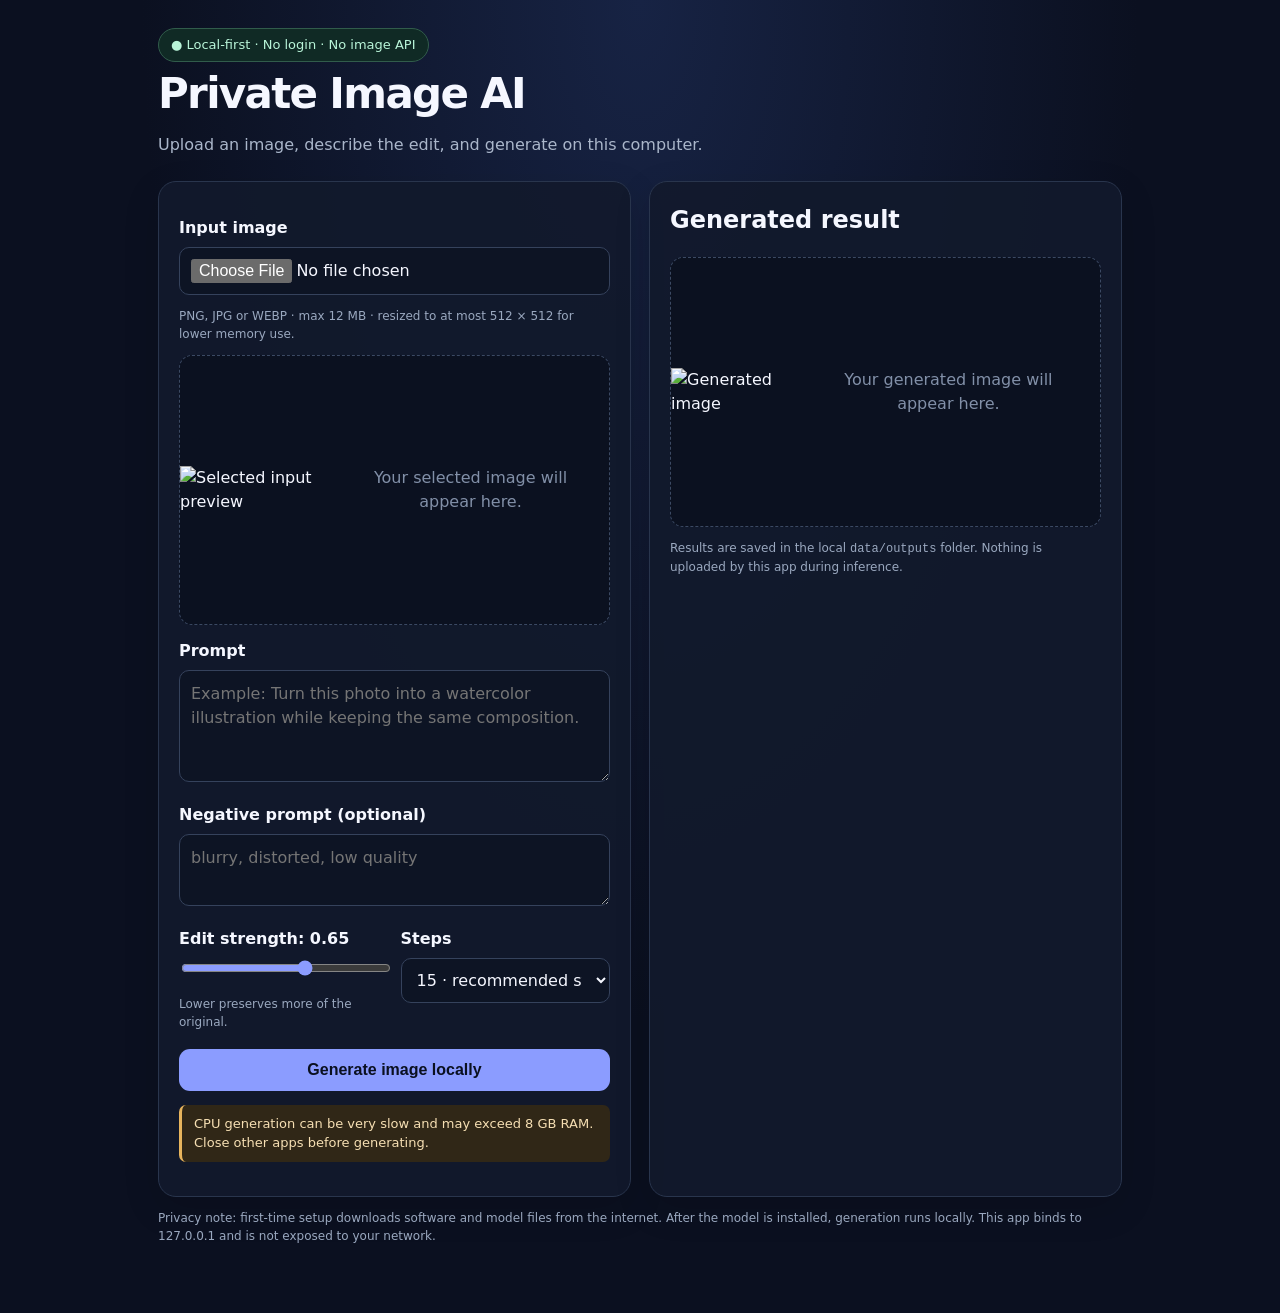
==== templates/index.html @ d42f4544 "local_private_image_ai first" ====
<!doctype html>
<html lang="en">
<head>
  <meta charset="utf-8">
  <meta name="viewport" content="width=device-width, initial-scale=1">
  <title>Local Private Image AI</title>
  <style>
    :root { color-scheme: dark; --bg:#0b1020; --panel:#121a2c; --line:#29354d; --muted:#aab6ca; --accent:#8b9cff; }
    * { box-sizing:border-box; }
    body { margin:0; background:radial-gradient(ellipse at top,#172344 0,#0b1020 55%); color:#f5f7ff; font:16px/1.5 system-ui,-apple-system,Segoe UI,sans-serif; }
    main { max-width:1000px; margin:0 auto; padding:28px 18px 56px; }
    header { margin-bottom:24px; }
    h1 { margin:0 0 8px; font-size:clamp(28px,5vw,42px); letter-spacing:-.04em; }
    .sub, .muted { color:var(--muted); }
    .privacy { display:inline-flex; gap:8px; align-items:center; border:1px solid #315c4b; background:#102a25; color:#b9f5d9; border-radius:999px; padding:6px 12px; font-size:13px; }
    .layout { display:grid; grid-template-columns:1fr 1fr; gap:18px; }
    .panel { background:rgba(18,26,44,.92); border:1px solid var(--line); border-radius:18px; padding:20px; min-width:0; box-shadow:0 12px 36px #0002; }
    label { display:block; font-weight:650; margin:14px 0 7px; }
    textarea, input[type=file], select { width:100%; border:1px solid #35425c; background:#0d1424; color:#f5f7ff; border-radius:10px; padding:11px; font:inherit; }
    textarea { resize:vertical; min-height:112px; }
    input[type=range] { width:100%; accent-color:var(--accent); }
    .row { display:grid; grid-template-columns:1fr 1fr; gap:12px; }
    button, .download { border:0; border-radius:11px; padding:12px 16px; background:var(--accent); color:#0a1020; font-weight:750; cursor:pointer; text-decoration:none; display:inline-flex; align-items:center; justify-content:center; }
    button { width:100%; margin-top:18px; font-size:16px; }
    button:disabled { opacity:.55; cursor:wait; }
    .preview { min-height:270px; display:flex; align-items:center; justify-content:center; border:1px dashed #3b4963; border-radius:13px; overflow:hidden; background:#0b1120; }
    .preview img { max-width:100%; max-height:520px; object-fit:contain; display:block; }
    .placeholder { color:#8290a8; padding:24px; text-align:center; }
    .status { margin-top:14px; color:var(--muted); white-space:pre-wrap; overflow-wrap:anywhere; }
    .tiny { font-size:12px; color:#9aa8bf; margin-top:12px; }
    .download { margin-top:12px; display:none; }
    .warning { border-left:3px solid #e7b45d; padding:9px 12px; background:#302717; color:#f6dfb3; border-radius:7px; font-size:13px; margin-top:14px; }
    @media (max-width:760px) { .layout { grid-template-columns:1fr; } main { padding:20px 12px 36px; } .panel { padding:15px; } }
  </style>
</head>
<body>
<main>
  <header>
    <div class="privacy">● Local-first · No login · No image API</div>
    <h1>Private Image AI</h1>
    <div class="sub">Upload an image, describe the edit, and generate on this computer.</div>
  </header>
  <div class="layout">
    <section class="panel">
      <form id="form">
        <label for="image">Input image</label>
        <input id="image" name="image" type="file" accept="image/png,image/jpeg,image/webp" required>
        <div class="tiny">PNG, JPG or WEBP · max 12 MB · resized to at most 512 × 512 for lower memory use.</div>
        <div class="preview" style="margin-top:12px"><img id="sourcePreview" alt="Selected input preview" hidden><div id="sourcePlaceholder" class="placeholder">Your selected image will appear here.</div></div>

        <label for="prompt">Prompt</label>
        <textarea id="prompt" name="prompt" maxlength="1200" required placeholder="Example: Turn this photo into a watercolor illustration while keeping the same composition."></textarea>

        <label for="negative_prompt">Negative prompt (optional)</label>
        <textarea id="negative_prompt" name="negative_prompt" maxlength="600" style="min-height:68px" placeholder="blurry, distorted, low quality"></textarea>

        <div class="row">
          <div>
            <label for="strength">Edit strength: <span id="strengthValue">0.65</span></label>
            <input id="strength" name="strength" type="range" min="0.20" max="0.95" step="0.05" value="0.65">
            <div class="tiny">Lower preserves more of the original.</div>
          </div>
          <div>
            <label for="steps">Steps</label>
            <select id="steps" name="steps">
              <option value="5">5 · fastest test</option>
              <option value="10">10</option>
              <option value="15" selected>15 · recommended start</option>
              <option value="20">20</option>
              <option value="25">25 · slower</option>
            </select>
          </div>
        </div>
        <button id="submit" type="submit">Generate image locally</button>
        <div class="warning">CPU generation can be very slow and may exceed 8 GB RAM. Close other apps before generating.</div>
      </form>
      <div id="status" class="status" role="status" aria-live="polite"></div>
    </section>

    <section class="panel">
      <h2 style="margin-top:0">Generated result</h2>
      <div class="preview"><img id="resultPreview" alt="Generated image" hidden><div id="resultPlaceholder" class="placeholder">Your generated image will appear here.</div></div>
      <a id="download" class="download" download="generated-image.png">Save generated image</a>
      <p class="tiny">Results are saved in the local <code>data/outputs</code> folder. Nothing is uploaded by this app during inference.</p>
    </section>
  </div>
  <p class="tiny">Privacy note: first-time setup downloads software and model files from the internet. After the model is installed, generation runs locally. This app binds to 127.0.0.1 and is not exposed to your network.</p>
</main>
<script>
const fileInput = document.getElementById('image');
const sourcePreview = document.getElementById('sourcePreview');
const sourcePlaceholder = document.getElementById('sourcePlaceholder');
const resultPreview = document.getElementById('resultPreview');
const resultPlaceholder = document.getElementById('resultPlaceholder');
const form = document.getElementById('form');
const submit = document.getElementById('submit');
const statusEl = document.getElementById('status');
const download = document.getElementById('download');
const strength = document.getElementById('strength');
strength.addEventListener('input', () => document.getElementById('strengthValue').textContent = Number(strength.value).toFixed(2));
fileInput.addEventListener('change', () => {
  const file = fileInput.files[0];
  if (!file) return;
  sourcePreview.src = URL.createObjectURL(file);
  sourcePreview.hidden = false;
  sourcePlaceholder.hidden = true;
});
form.addEventListener('submit', async (event) => {
  event.preventDefault();
  if (!fileInput.files.length) return;
  submit.disabled = true;
  submit.textContent = 'Generating… please keep this page open';
  statusEl.textContent = 'Loading model if needed, then generating on your CPU. The first run may take a long time.';
  resultPreview.hidden = true;
  resultPlaceholder.hidden = false;
  download.style.display = 'none';
  try {
    const response = await fetch('/generate', { method: 'POST', body: new FormData(form) });
    const data = await response.json();
    if (!response.ok) throw new Error(data.error || 'Generation failed.');
    resultPreview.src = data.image_url + '?t=' + Date.now();
    resultPreview.hidden = false;
    resultPlaceholder.hidden = true;
    download.href = data.image_url;
    download.style.display = 'inline-flex';
    statusEl.textContent = data.message + ' File: ' + data.filename;
  } catch (err) {
    statusEl.textContent = err.message || 'Something went wrong.';
  } finally {
    submit.disabled = false;
    submit.textContent = 'Generate image locally';
  }
});
</script>
</body>
</html>
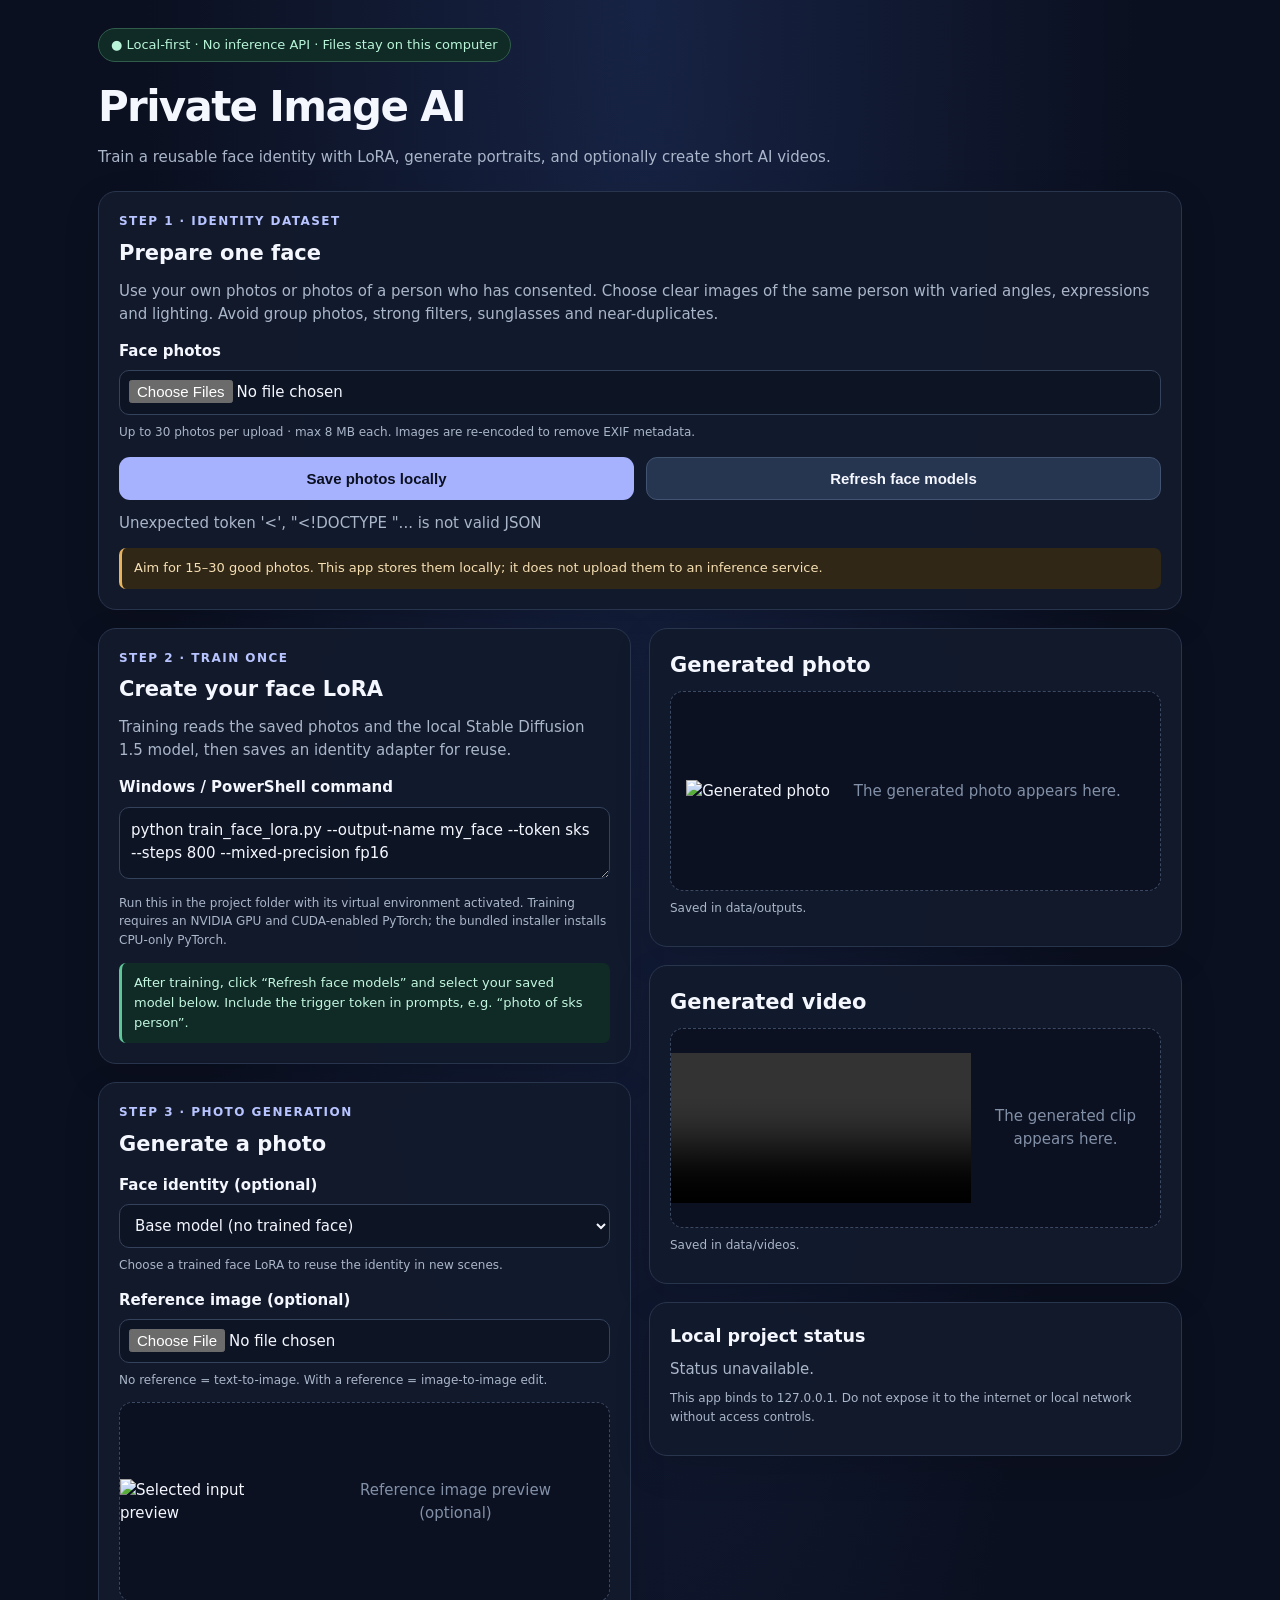
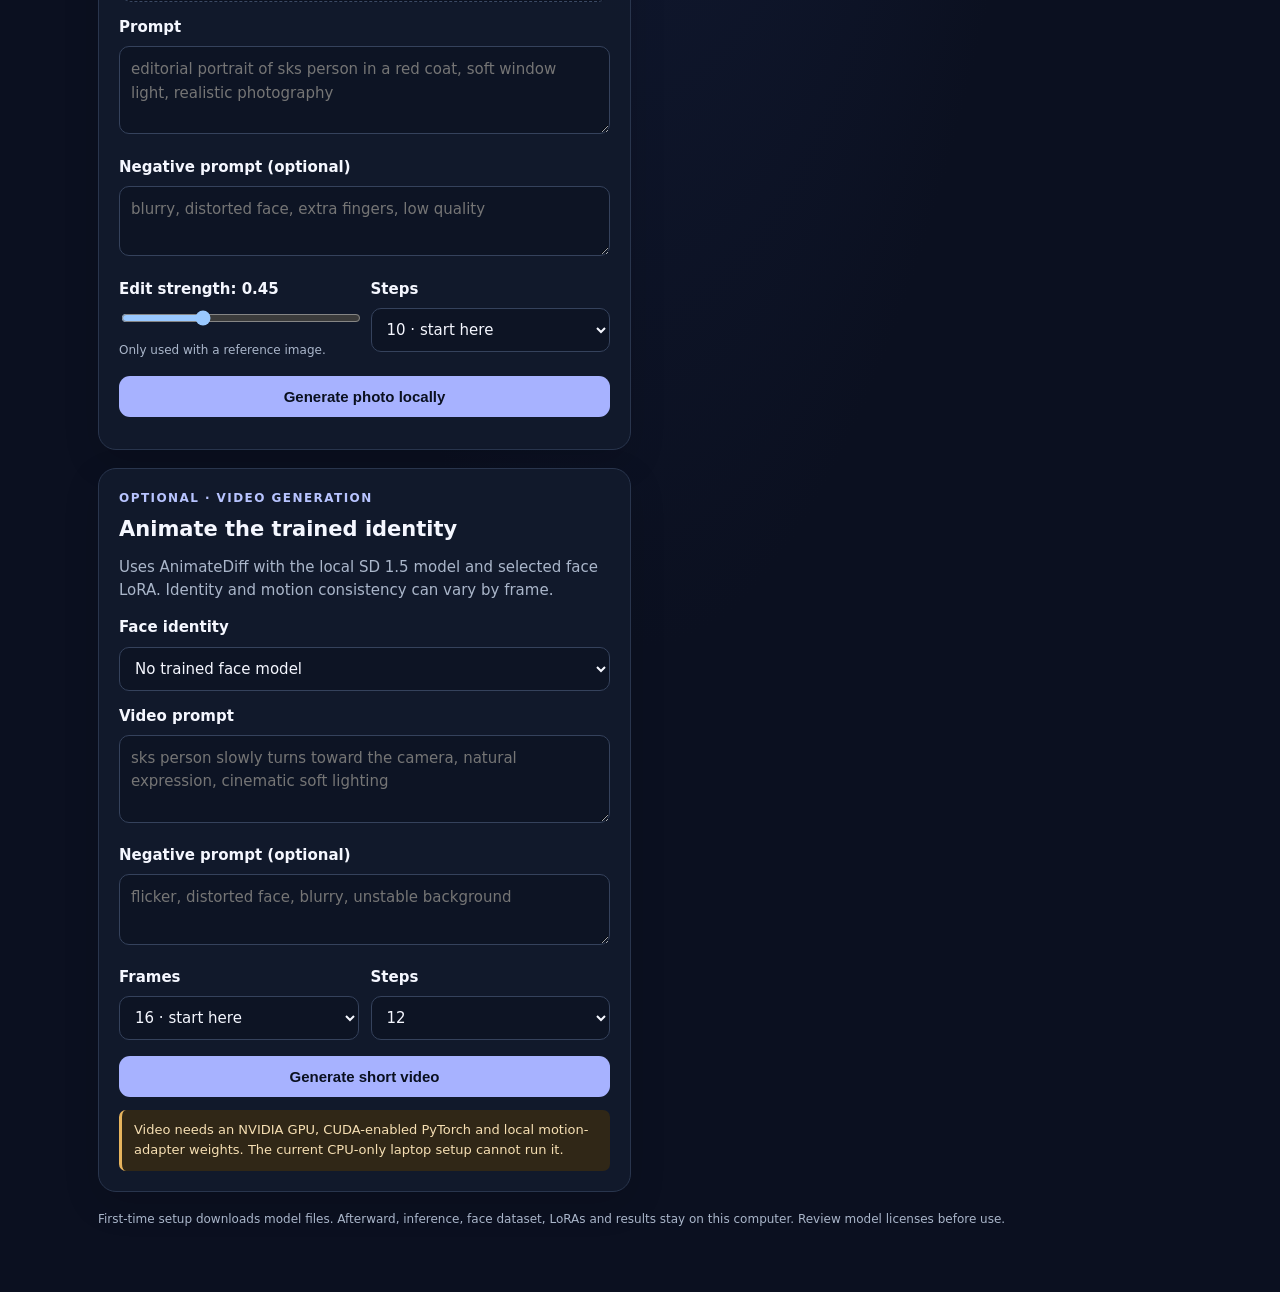
==== commit 607b7655: "Add face dataset, identity selection, and video controls to UI" ====
--- a/templates/index.html
+++ b/templates/index.html
@@ -5,132 +5,188 @@
   <meta name="viewport" content="width=device-width, initial-scale=1">
   <title>Local Private Image AI</title>
   <style>
-    :root { color-scheme: dark; --bg:#0b1020; --panel:#121a2c; --line:#29354d; --muted:#aab6ca; --accent:#8b9cff; }
-    * { box-sizing:border-box; }
-    body { margin:0; background:radial-gradient(ellipse at top,#172344 0,#0b1020 55%); color:#f5f7ff; font:16px/1.5 system-ui,-apple-system,Segoe UI,sans-serif; }
-    main { max-width:1000px; margin:0 auto; padding:28px 18px 56px; }
-    header { margin-bottom:24px; }
-    h1 { margin:0 0 8px; font-size:clamp(28px,5vw,42px); letter-spacing:-.04em; }
-    .sub, .muted { color:var(--muted); }
-    .privacy { display:inline-flex; gap:8px; align-items:center; border:1px solid #315c4b; background:#102a25; color:#b9f5d9; border-radius:999px; padding:6px 12px; font-size:13px; }
-    .layout { display:grid; grid-template-columns:1fr 1fr; gap:18px; }
-    .panel { background:rgba(18,26,44,.92); border:1px solid var(--line); border-radius:18px; padding:20px; min-width:0; box-shadow:0 12px 36px #0002; }
-    label { display:block; font-weight:650; margin:14px 0 7px; }
-    textarea, input[type=file], select { width:100%; border:1px solid #35425c; background:#0d1424; color:#f5f7ff; border-radius:10px; padding:11px; font:inherit; }
-    textarea { resize:vertical; min-height:112px; }
-    input[type=range] { width:100%; accent-color:var(--accent); }
-    .row { display:grid; grid-template-columns:1fr 1fr; gap:12px; }
-    button, .download { border:0; border-radius:11px; padding:12px 16px; background:var(--accent); color:#0a1020; font-weight:750; cursor:pointer; text-decoration:none; display:inline-flex; align-items:center; justify-content:center; }
-    button { width:100%; margin-top:18px; font-size:16px; }
-    button:disabled { opacity:.55; cursor:wait; }
-    .preview { min-height:270px; display:flex; align-items:center; justify-content:center; border:1px dashed #3b4963; border-radius:13px; overflow:hidden; background:#0b1120; }
-    .preview img { max-width:100%; max-height:520px; object-fit:contain; display:block; }
-    .placeholder { color:#8290a8; padding:24px; text-align:center; }
-    .status { margin-top:14px; color:var(--muted); white-space:pre-wrap; overflow-wrap:anywhere; }
-    .tiny { font-size:12px; color:#9aa8bf; margin-top:12px; }
-    .download { margin-top:12px; display:none; }
-    .warning { border-left:3px solid #e7b45d; padding:9px 12px; background:#302717; color:#f6dfb3; border-radius:7px; font-size:13px; margin-top:14px; }
-    @media (max-width:760px) { .layout { grid-template-columns:1fr; } main { padding:20px 12px 36px; } .panel { padding:15px; } }
+    :root{color-scheme:dark;--bg:#0b1020;--panel:#121a2c;--line:#29354d;--muted:#aab6ca;--accent:#a7b2ff}
+    *{box-sizing:border-box}body{margin:0;background:radial-gradient(ellipse at top,#172344 0,#0b1020 55%);color:#f5f7ff;font:15px/1.55 system-ui,-apple-system,Segoe UI,sans-serif}
+    main{max-width:1120px;margin:0 auto;padding:28px 18px 56px}header{margin-bottom:22px}h1{margin:0 0 7px;font-size:clamp(28px,5vw,42px);letter-spacing:-.04em}h2{margin:0 0 10px;font-size:21px}h3{margin:0 0 7px}
+    p{margin:8px 0}.sub,.muted,.tiny{color:var(--muted)}.privacy{display:inline-flex;border:1px solid #315c4b;background:#102a25;color:#b9f5d9;border-radius:999px;padding:6px 12px;font-size:13px;margin-bottom:12px}
+    .layout{display:grid;grid-template-columns:1fr 1fr;gap:18px;align-items:start}.stack{display:grid;gap:18px}.panel{background:rgba(18,26,44,.94);border:1px solid var(--line);border-radius:18px;padding:20px;min-width:0;box-shadow:0 12px 36px #0002}
+    label{display:block;font-weight:650;margin:14px 0 7px}textarea,input[type=file],select{width:100%;border:1px solid #35425c;background:#0d1424;color:#f5f7ff;border-radius:10px;padding:11px;font:inherit}textarea{resize:vertical;min-height:88px}input[type=file]{padding:9px}
+    .row{display:grid;grid-template-columns:1fr 1fr;gap:12px}button,.download{border:0;border-radius:11px;padding:12px 16px;background:var(--accent);color:#0a1020;font-weight:750;cursor:pointer;text-decoration:none;display:inline-flex;align-items:center;justify-content:center}
+    button{width:100%;margin-top:16px;font-size:15px}button.secondary{background:#263550;color:#f5f7ff;border:1px solid #415371}button:disabled{opacity:.55;cursor:wait}
+    .preview{min-height:200px;display:flex;align-items:center;justify-content:center;border:1px dashed #3b4963;border-radius:13px;overflow:hidden;background:#0b1120}.preview img,.preview video{max-width:100%;max-height:440px;object-fit:contain;display:block}
+    .placeholder{color:#8290a8;padding:24px;text-align:center}.status{margin-top:12px;color:var(--muted);white-space:pre-wrap;overflow-wrap:anywhere}.tiny{font-size:12px;margin-top:8px}.download{margin-top:12px;display:none}
+    .warning,.good{padding:10px 12px;border-radius:7px;font-size:13px;margin-top:13px}.warning{border-left:3px solid #e7b45d;background:#302717;color:#f6dfb3}.good{border-left:3px solid #5ec79a;background:#102a25;color:#c2f6df}
+    code{color:#d9e1ff;overflow-wrap:anywhere}.eyebrow{color:#b8c4ff;font-size:12px;text-transform:uppercase;letter-spacing:.12em;font-weight:750;margin-bottom:6px}
+    @media(max-width:760px){.layout{grid-template-columns:1fr}main{padding:20px 12px 36px}.panel{padding:15px}}
   </style>
 </head>
-<body>
-<main>
-  <header>
-    <div class="privacy">● Local-first · No login · No image API</div>
-    <h1>Private Image AI</h1>
-    <div class="sub">Upload an image, describe the edit, and generate on this computer.</div>
-  </header>
-  <div class="layout">
-    <section class="panel">
-      <form id="form">
-        <label for="image">Input image</label>
-        <input id="image" name="image" type="file" accept="image/png,image/jpeg,image/webp" required>
-        <div class="tiny">PNG, JPG or WEBP · max 12 MB · resized to at most 512 × 512 for lower memory use.</div>
-        <div class="preview" style="margin-top:12px"><img id="sourcePreview" alt="Selected input preview" hidden><div id="sourcePlaceholder" class="placeholder">Your selected image will appear here.</div></div>
+<body><main>
+<header>
+  <div class="privacy">● Local-first · No inference API · Files stay on this computer</div>
+  <h1>Private Image AI</h1>
+  <div class="sub">Train a reusable face identity with LoRA, generate portraits, and optionally create short AI videos.</div>
+</header>
 
-        <label for="prompt">Prompt</label>
-        <textarea id="prompt" name="prompt" maxlength="1200" required placeholder="Example: Turn this photo into a watercolor illustration while keeping the same composition."></textarea>
+<section class="panel" style="margin-bottom:18px">
+  <div class="eyebrow">Step 1 · Identity dataset</div><h2>Prepare one face</h2>
+  <p class="muted">Use your own photos or photos of a person who has consented. Choose clear images of the same person with varied angles, expressions and lighting. Avoid group photos, strong filters, sunglasses and near-duplicates.</p>
+  <form id="datasetForm">
+    <label for="photos">Face photos</label><input id="photos" name="photos" type="file" accept="image/png,image/jpeg,image/webp" multiple required>
+    <div class="tiny">Up to 30 photos per upload · max 8 MB each. Images are re-encoded to remove EXIF metadata.</div>
+    <div class="row"><button type="submit" id="datasetSubmit">Save photos locally</button><button type="button" class="secondary" id="refreshModels">Refresh face models</button></div>
+  </form>
+  <div id="datasetStatus" class="status" role="status" aria-live="polite">Checking saved dataset…</div>
+  <div class="warning">Aim for 15–30 good photos. This app stores them locally; it does not upload them to an inference service.</div>
+</section>
 
-        <label for="negative_prompt">Negative prompt (optional)</label>
-        <textarea id="negative_prompt" name="negative_prompt" maxlength="600" style="min-height:68px" placeholder="blurry, distorted, low quality"></textarea>
+<div class="layout">
+<div class="stack">
+  <section class="panel">
+    <div class="eyebrow">Step 2 · Train once</div><h2>Create your face LoRA</h2>
+    <p class="muted">Training reads the saved photos and the local Stable Diffusion 1.5 model, then saves an identity adapter for reuse.</p>
+    <label for="trainCommand">Windows / PowerShell command</label>
+    <textarea id="trainCommand" readonly style="min-height:72px">python train_face_lora.py --output-name my_face --token sks --steps 800 --mixed-precision fp16</textarea>
+    <div class="tiny">Run this in the project folder with its virtual environment activated. Training requires an NVIDIA GPU and CUDA-enabled PyTorch; the bundled installer installs CPU-only PyTorch.</div>
+    <div class="good">After training, click “Refresh face models” and select your saved model below. Include the trigger token in prompts, e.g. “photo of sks person”.</div>
+  </section>
 
-        <div class="row">
-          <div>
-            <label for="strength">Edit strength: <span id="strengthValue">0.65</span></label>
-            <input id="strength" name="strength" type="range" min="0.20" max="0.95" step="0.05" value="0.65">
-            <div class="tiny">Lower preserves more of the original.</div>
-          </div>
-          <div>
-            <label for="steps">Steps</label>
-            <select id="steps" name="steps">
-              <option value="5">5 · fastest test</option>
-              <option value="10">10</option>
-              <option value="15" selected>15 · recommended start</option>
-              <option value="20">20</option>
-              <option value="25">25 · slower</option>
-            </select>
-          </div>
-        </div>
-        <button id="submit" type="submit">Generate image locally</button>
-        <div class="warning">CPU generation can be very slow and may exceed 8 GB RAM. Close other apps before generating.</div>
-      </form>
-      <div id="status" class="status" role="status" aria-live="polite"></div>
-    </section>
+  <section class="panel">
+    <div class="eyebrow">Step 3 · Photo generation</div><h2>Generate a photo</h2>
+    <form id="generationForm">
+      <label for="faceModel">Face identity (optional)</label>
+      <select id="faceModel" name="face_model"><option value="">Base model (no trained face)</option></select>
+      <div class="tiny">Choose a trained face LoRA to reuse the identity in new scenes.</div>
+      <label for="image">Reference image (optional)</label><input id="image" name="image" type="file" accept="image/png,image/jpeg,image/webp">
+      <div class="tiny">No reference = text-to-image. With a reference = image-to-image edit.</div>
+      <div class="preview" style="margin-top:12px"><img id="sourcePreview" alt="Selected input preview" hidden><div id="sourcePlaceholder" class="placeholder">Reference image preview (optional)</div></div>
+      <label for="prompt">Prompt</label><textarea id="prompt" name="prompt" maxlength="1200" required placeholder="editorial portrait of sks person in a red coat, soft window light, realistic photography"></textarea>
+      <label for="negative_prompt">Negative prompt (optional)</label><textarea id="negative_prompt" name="negative_prompt" maxlength="600" style="min-height:62px" placeholder="blurry, distorted face, extra fingers, low quality"></textarea>
+      <div class="row">
+        <div><label for="strength">Edit strength: <span id="strengthValue">0.45</span></label><input id="strength" name="strength" type="range" min="0.20" max="0.95" step="0.05" value="0.45" style="width:100%"><div class="tiny">Only used with a reference image.</div></div>
+        <div><label for="steps">Steps</label><select id="steps" name="steps"><option value="5">5 · quick</option><option value="10" selected>10 · start here</option><option value="15">15</option><option value="20">20</option><option value="25">25 · slower</option></select></div>
+      </div>
+      <button id="generateSubmit" type="submit">Generate photo locally</button>
+    </form>
+    <div id="generationStatus" class="status" role="status" aria-live="polite"></div>
+  </section>
 
-    <section class="panel">
-      <h2 style="margin-top:0">Generated result</h2>
-      <div class="preview"><img id="resultPreview" alt="Generated image" hidden><div id="resultPlaceholder" class="placeholder">Your generated image will appear here.</div></div>
-      <a id="download" class="download" download="generated-image.png">Save generated image</a>
-      <p class="tiny">Results are saved in the local <code>data/outputs</code> folder. Nothing is uploaded by this app during inference.</p>
-    </section>
-  </div>
-  <p class="tiny">Privacy note: first-time setup downloads software and model files from the internet. After the model is installed, generation runs locally. This app binds to 127.0.0.1 and is not exposed to your network.</p>
+  <section class="panel">
+    <div class="eyebrow">Optional · Video generation</div><h2>Animate the trained identity</h2>
+    <p class="muted">Uses AnimateDiff with the local SD 1.5 model and selected face LoRA. Identity and motion consistency can vary by frame.</p>
+    <form id="videoForm">
+      <label for="videoFaceModel">Face identity</label><select id="videoFaceModel" name="face_model"><option value="">No trained face model</option></select>
+      <label for="videoPrompt">Video prompt</label><textarea id="videoPrompt" name="prompt" maxlength="1000" required placeholder="sks person slowly turns toward the camera, natural expression, cinematic soft lighting"></textarea>
+      <label for="videoNegative">Negative prompt (optional)</label><textarea id="videoNegative" name="negative_prompt" maxlength="600" style="min-height:60px" placeholder="flicker, distorted face, blurry, unstable background"></textarea>
+      <div class="row">
+        <div><label for="videoFrames">Frames</label><select id="videoFrames" name="frames"><option value="8">8 · shortest</option><option value="16" selected>16 · start here</option><option value="24">24 · slower</option></select></div>
+        <div><label for="videoSteps">Steps</label><select id="videoSteps" name="steps"><option value="5">5</option><option value="8">8</option><option value="12" selected>12</option><option value="16">16</option><option value="20">20</option></select></div>
+      </div>
+      <button id="videoSubmit" type="submit">Generate short video</button>
+    </form>
+    <div id="videoStatus" class="status" role="status" aria-live="polite"></div>
+    <div class="warning">Video needs an NVIDIA GPU, CUDA-enabled PyTorch and local motion-adapter weights. The current CPU-only laptop setup cannot run it.</div>
+  </section>
+</div>
+
+<div class="stack">
+  <section class="panel"><h2>Generated photo</h2>
+    <div class="preview"><img id="resultPreview" alt="Generated photo" hidden><div id="resultPlaceholder" class="placeholder">The generated photo appears here.</div></div>
+    <a id="download" class="download" download="generated-image.png">Save generated image</a>
+    <p class="tiny">Saved in data/outputs.</p>
+  </section>
+  <section class="panel"><h2>Generated video</h2>
+    <div class="preview"><video id="videoPreview" controls hidden></video><div id="videoPlaceholder" class="placeholder">The generated clip appears here.</div></div>
+    <a id="videoDownload" class="download" download="generated-video.mp4">Save generated video</a>
+    <p class="tiny">Saved in data/videos.</p>
+  </section>
+  <section class="panel"><h3>Local project status</h3><p id="systemStatus" class="muted">Checking local model status…</p>
+    <p class="tiny">This app binds to 127.0.0.1. Do not expose it to the internet or local network without access controls.</p>
+  </section>
+</div>
+</div>
+<p class="tiny" style="margin-top:18px">First-time setup downloads model files. Afterward, inference, face dataset, LoRAs and results stay on this computer. Review model licenses before use.</p>
 </main>
 <script>
-const fileInput = document.getElementById('image');
-const sourcePreview = document.getElementById('sourcePreview');
-const sourcePlaceholder = document.getElementById('sourcePlaceholder');
-const resultPreview = document.getElementById('resultPreview');
-const resultPlaceholder = document.getElementById('resultPlaceholder');
-const form = document.getElementById('form');
-const submit = document.getElementById('submit');
-const statusEl = document.getElementById('status');
-const download = document.getElementById('download');
-const strength = document.getElementById('strength');
-strength.addEventListener('input', () => document.getElementById('strengthValue').textContent = Number(strength.value).toFixed(2));
-fileInput.addEventListener('change', () => {
-  const file = fileInput.files[0];
-  if (!file) return;
-  sourcePreview.src = URL.createObjectURL(file);
-  sourcePreview.hidden = false;
-  sourcePlaceholder.hidden = true;
+const datasetForm=document.getElementById('datasetForm');
+const datasetSubmit=document.getElementById('datasetSubmit');
+const datasetStatus=document.getElementById('datasetStatus');
+const modelSelects=[document.getElementById('faceModel'),document.getElementById('videoFaceModel')];
+const generationForm=document.getElementById('generationForm');
+const generateSubmit=document.getElementById('generateSubmit');
+const generationStatus=document.getElementById('generationStatus');
+const videoForm=document.getElementById('videoForm');
+const videoSubmit=document.getElementById('videoSubmit');
+const videoStatus=document.getElementById('videoStatus');
+const fileInput=document.getElementById('image');
+const sourcePreview=document.getElementById('sourcePreview');
+const sourcePlaceholder=document.getElementById('sourcePlaceholder');
+const resultPreview=document.getElementById('resultPreview');
+const resultPlaceholder=document.getElementById('resultPlaceholder');
+const download=document.getElementById('download');
+const videoPreview=document.getElementById('videoPreview');
+const videoPlaceholder=document.getElementById('videoPlaceholder');
+const videoDownload=document.getElementById('videoDownload');
+const strength=document.getElementById('strength');
+strength.addEventListener('input',()=>document.getElementById('strengthValue').textContent=Number(strength.value).toFixed(2));
+fileInput.addEventListener('change',()=>{
+  const file=fileInput.files[0];
+  if(!file){sourcePreview.hidden=true;sourcePlaceholder.hidden=false;sourcePreview.removeAttribute('src');return;}
+  sourcePreview.src=URL.createObjectURL(file);sourcePreview.hidden=false;sourcePlaceholder.hidden=true;
 });
-form.addEventListener('submit', async (event) => {
-  event.preventDefault();
-  if (!fileInput.files.length) return;
-  submit.disabled = true;
-  submit.textContent = 'Generating… please keep this page open';
-  statusEl.textContent = 'Loading model if needed, then generating on your CPU. The first run may take a long time.';
-  resultPreview.hidden = true;
-  resultPlaceholder.hidden = false;
-  download.style.display = 'none';
-  try {
-    const response = await fetch('/generate', { method: 'POST', body: new FormData(form) });
-    const data = await response.json();
-    if (!response.ok) throw new Error(data.error || 'Generation failed.');
-    resultPreview.src = data.image_url + '?t=' + Date.now();
-    resultPreview.hidden = false;
-    resultPlaceholder.hidden = true;
-    download.href = data.image_url;
-    download.style.display = 'inline-flex';
-    statusEl.textContent = data.message + ' File: ' + data.filename;
-  } catch (err) {
-    statusEl.textContent = err.message || 'Something went wrong.';
-  } finally {
-    submit.disabled = false;
-    submit.textContent = 'Generate image locally';
-  }
+async function refreshModels(){
+  const response=await fetch('/api/face-models');const data=await response.json();
+  if(!response.ok)throw new Error(data.error||'Could not load face models.');
+  const previous=modelSelects.map(s=>s.value);
+  modelSelects.forEach((select,index)=>{
+    select.replaceChildren();const base=document.createElement('option');base.value='';
+    base.textContent=index===0?'Base model (no trained face)':'No trained face model';select.appendChild(base);
+    data.models.forEach(name=>{const option=document.createElement('option');option.value=name;option.textContent=name;select.appendChild(option);});
+    if(data.models.includes(previous[index]))select.value=previous[index];
+  });
+  datasetStatus.textContent='Saved face photos: '+data.dataset_images+'. Trained face models: '+data.models.length+'.';
+  return data;
+}
+document.getElementById('refreshModels').addEventListener('click',async()=>{try{await refreshModels();}catch(e){datasetStatus.textContent=e.message;}});
+datasetForm.addEventListener('submit',async event=>{
+  event.preventDefault();if(!document.getElementById('photos').files.length)return;
+  datasetSubmit.disabled=true;datasetSubmit.textContent='Saving photos…';datasetStatus.textContent='Validating and saving locally…';
+  try{
+    const response=await fetch('/api/face-dataset',{method:'POST',body:new FormData(datasetForm)});const data=await response.json();
+    if(!response.ok)throw new Error(data.error||'Could not save photos.');
+    datasetStatus.textContent=data.message+' Added: '+data.added+'. Total: '+data.total+'.';datasetForm.reset();await refreshModels();
+  }catch(e){datasetStatus.textContent=e.message||'Something went wrong.';}
+  finally{datasetSubmit.disabled=false;datasetSubmit.textContent='Save photos locally';}
 });
+generationForm.addEventListener('submit',async event=>{
+  event.preventDefault();generateSubmit.disabled=true;generateSubmit.textContent='Generating… keep this page open';
+  generationStatus.textContent=fileInput.files.length?'Generating image-to-image edit on CPU…':'Generating text-to-image on CPU…';
+  resultPreview.hidden=true;resultPlaceholder.hidden=false;download.style.display='none';
+  try{
+    const response=await fetch('/generate',{method:'POST',body:new FormData(generationForm)});const data=await response.json();
+    if(!response.ok)throw new Error(data.error||'Generation failed.');
+    resultPreview.src=data.image_url+'?t='+Date.now();resultPreview.hidden=false;resultPlaceholder.hidden=true;
+    download.href=data.image_url;download.style.display='inline-flex';generationStatus.textContent=data.message+' Mode: '+data.mode+'. File: '+data.filename;
+  }catch(e){generationStatus.textContent=e.message||'Something went wrong.';}
+  finally{generateSubmit.disabled=false;generateSubmit.textContent='Generate photo locally';}
+});
+videoForm.addEventListener('submit',async event=>{
+  event.preventDefault();videoSubmit.disabled=true;videoSubmit.textContent='Generating video… keep this page open';
+  videoStatus.textContent='Checking CUDA and local motion-adapter weights…';videoPreview.hidden=true;videoPreview.removeAttribute('src');
+  videoPlaceholder.hidden=false;videoDownload.style.display='none';
+  try{
+    const response=await fetch('/generate-video',{method:'POST',body:new FormData(videoForm)});const data=await response.json();
+    if(!response.ok)throw new Error(data.error||'Video generation failed.');
+    videoPreview.src=data.video_url+'?t='+Date.now();videoPreview.hidden=false;videoPlaceholder.hidden=true;
+    videoDownload.href=data.video_url;videoDownload.style.display='inline-flex';videoStatus.textContent=data.message+' File: '+data.filename;
+  }catch(e){videoStatus.textContent=e.message||'Something went wrong.';}
+  finally{videoSubmit.disabled=false;videoSubmit.textContent='Generate short video';}
+});
+async function loadStatus(){
+  try{
+    const response=await fetch('/health');const data=await response.json();
+    document.getElementById('systemStatus').textContent='Face dataset: '+data.face_dataset_images+' photo(s). Trained identities: '+data.face_models.length+'. Video motion adapter: '+(data.video_adapter_ready?'installed':'not installed')+'.';
+  }catch(_){document.getElementById('systemStatus').textContent='Status unavailable.';}
+}
+refreshModels().catch(e=>{datasetStatus.textContent=e.message;});loadStatus();
 </script>
-</body>
-</html>
+</body></html>
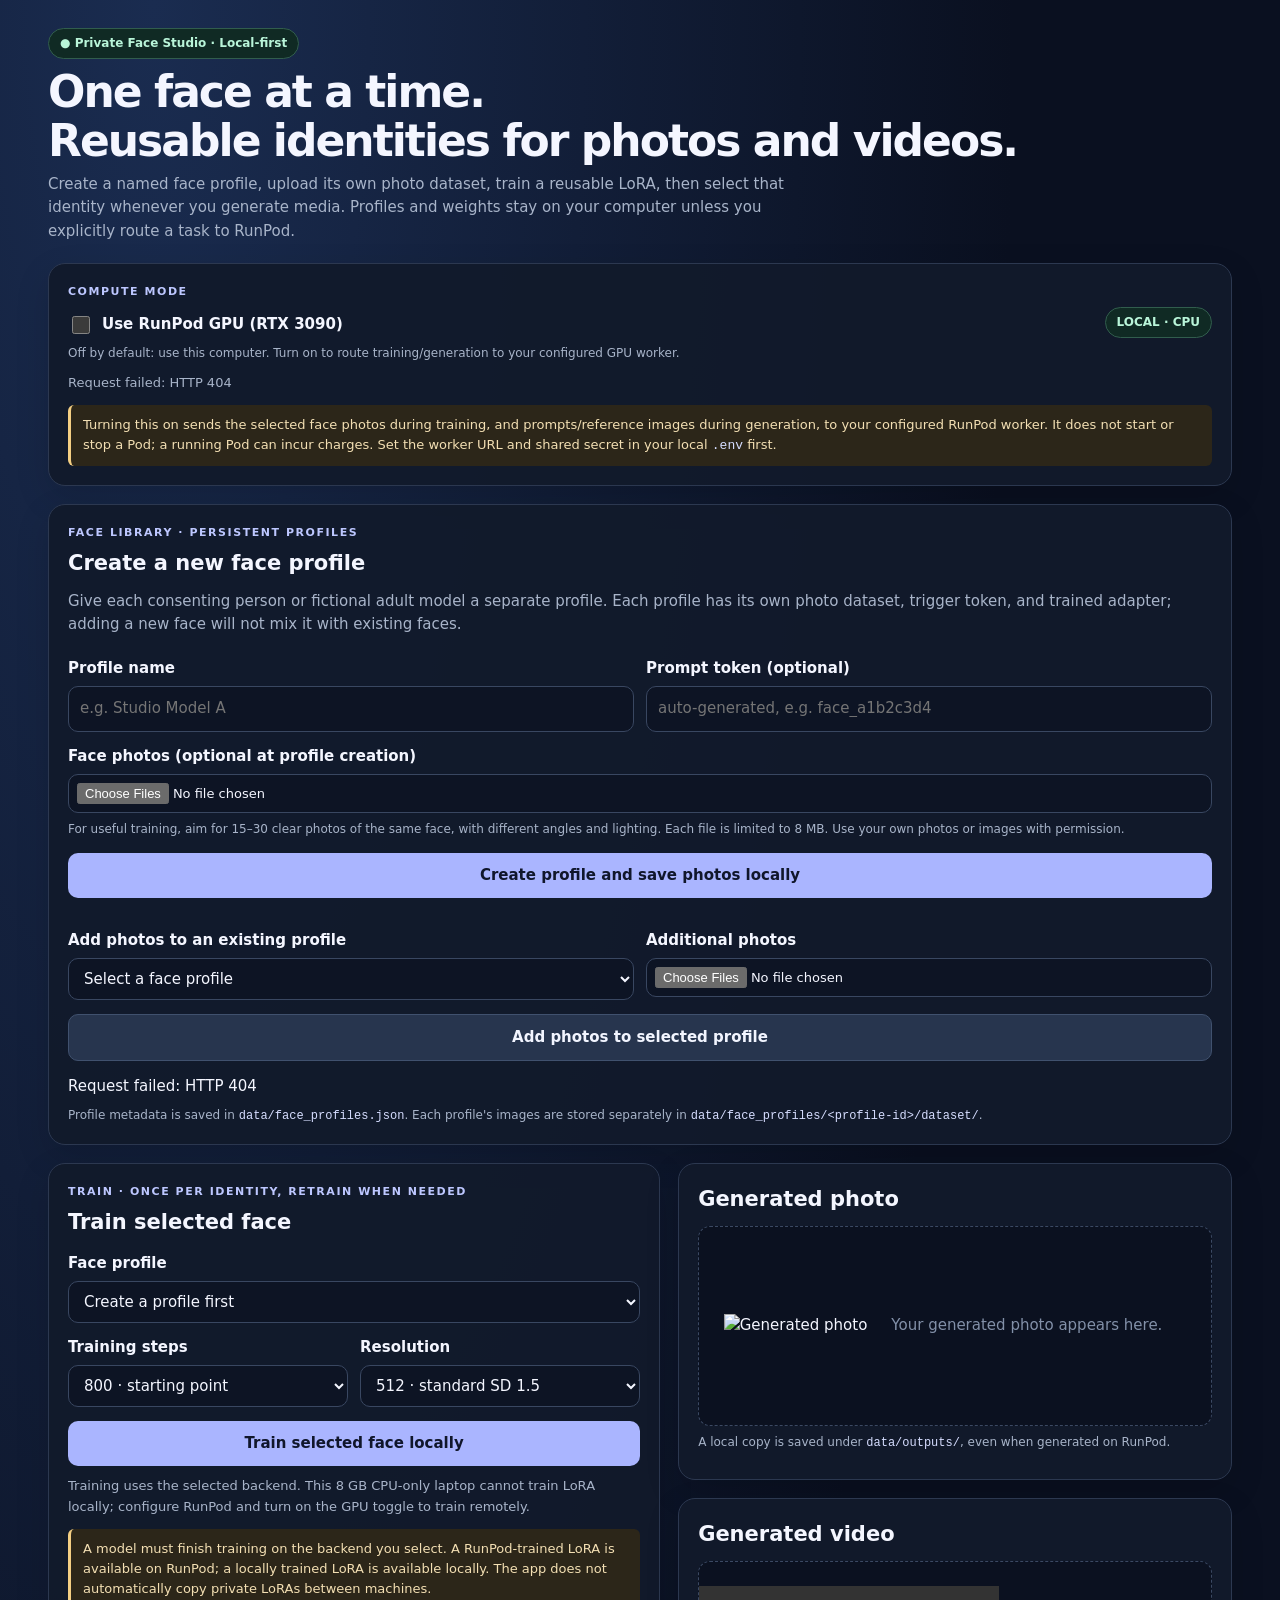
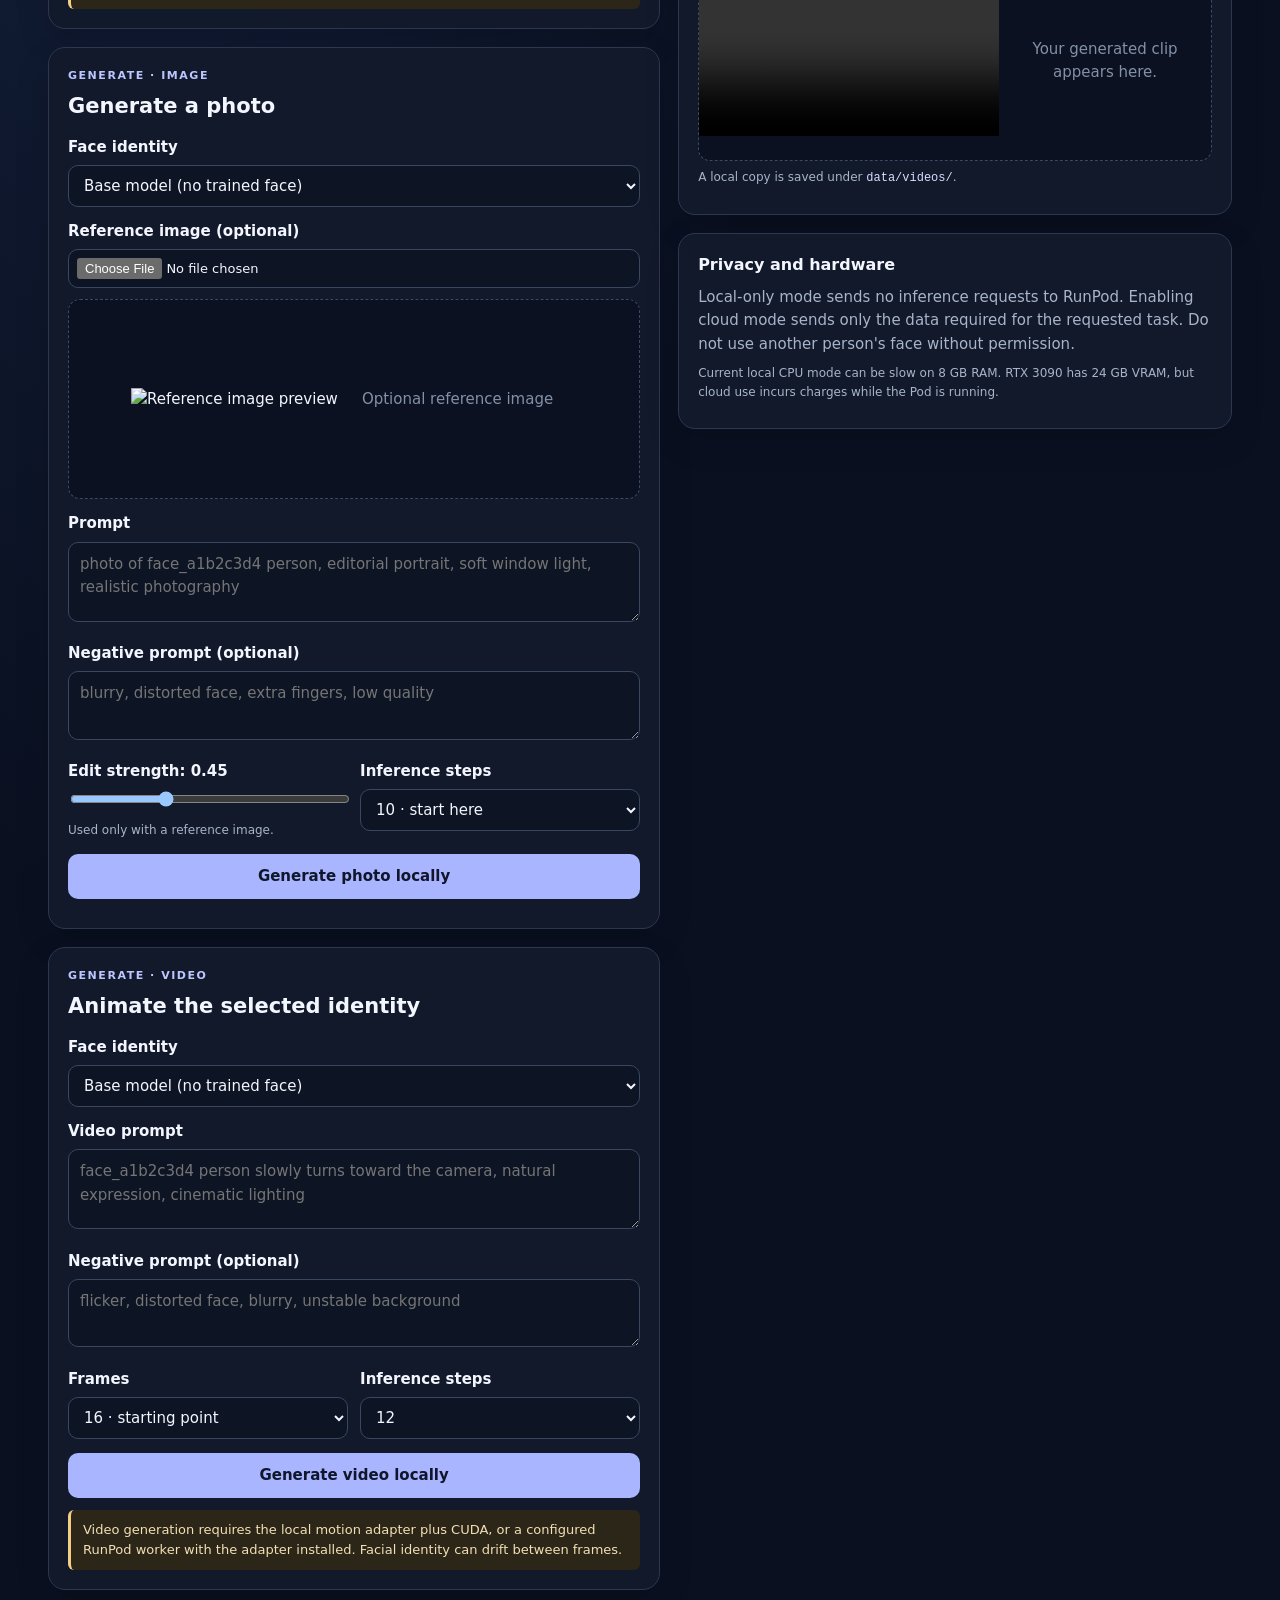
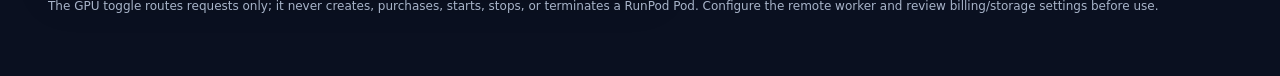
==== commit 9ec89e88: "Add persistent face library and opt-in RunPod GPU toggle" ====
--- a/templates/index.html
+++ b/templates/index.html
@@ -3,190 +3,361 @@
 <head>
   <meta charset="utf-8">
   <meta name="viewport" content="width=device-width, initial-scale=1">
-  <title>Local Private Image AI</title>
+  <title>Private Face Studio</title>
   <style>
-    :root{color-scheme:dark;--bg:#0b1020;--panel:#121a2c;--line:#29354d;--muted:#aab6ca;--accent:#a7b2ff}
-    *{box-sizing:border-box}body{margin:0;background:radial-gradient(ellipse at top,#172344 0,#0b1020 55%);color:#f5f7ff;font:15px/1.55 system-ui,-apple-system,Segoe UI,sans-serif}
-    main{max-width:1120px;margin:0 auto;padding:28px 18px 56px}header{margin-bottom:22px}h1{margin:0 0 7px;font-size:clamp(28px,5vw,42px);letter-spacing:-.04em}h2{margin:0 0 10px;font-size:21px}h3{margin:0 0 7px}
-    p{margin:8px 0}.sub,.muted,.tiny{color:var(--muted)}.privacy{display:inline-flex;border:1px solid #315c4b;background:#102a25;color:#b9f5d9;border-radius:999px;padding:6px 12px;font-size:13px;margin-bottom:12px}
-    .layout{display:grid;grid-template-columns:1fr 1fr;gap:18px;align-items:start}.stack{display:grid;gap:18px}.panel{background:rgba(18,26,44,.94);border:1px solid var(--line);border-radius:18px;padding:20px;min-width:0;box-shadow:0 12px 36px #0002}
-    label{display:block;font-weight:650;margin:14px 0 7px}textarea,input[type=file],select{width:100%;border:1px solid #35425c;background:#0d1424;color:#f5f7ff;border-radius:10px;padding:11px;font:inherit}textarea{resize:vertical;min-height:88px}input[type=file]{padding:9px}
-    .row{display:grid;grid-template-columns:1fr 1fr;gap:12px}button,.download{border:0;border-radius:11px;padding:12px 16px;background:var(--accent);color:#0a1020;font-weight:750;cursor:pointer;text-decoration:none;display:inline-flex;align-items:center;justify-content:center}
-    button{width:100%;margin-top:16px;font-size:15px}button.secondary{background:#263550;color:#f5f7ff;border:1px solid #415371}button:disabled{opacity:.55;cursor:wait}
-    .preview{min-height:200px;display:flex;align-items:center;justify-content:center;border:1px dashed #3b4963;border-radius:13px;overflow:hidden;background:#0b1120}.preview img,.preview video{max-width:100%;max-height:440px;object-fit:contain;display:block}
-    .placeholder{color:#8290a8;padding:24px;text-align:center}.status{margin-top:12px;color:var(--muted);white-space:pre-wrap;overflow-wrap:anywhere}.tiny{font-size:12px;margin-top:8px}.download{margin-top:12px;display:none}
-    .warning,.good{padding:10px 12px;border-radius:7px;font-size:13px;margin-top:13px}.warning{border-left:3px solid #e7b45d;background:#302717;color:#f6dfb3}.good{border-left:3px solid #5ec79a;background:#102a25;color:#c2f6df}
-    code{color:#d9e1ff;overflow-wrap:anywhere}.eyebrow{color:#b8c4ff;font-size:12px;text-transform:uppercase;letter-spacing:.12em;font-weight:750;margin-bottom:6px}
-    @media(max-width:760px){.layout{grid-template-columns:1fr}main{padding:20px 12px 36px}.panel{padding:15px}}
+    :root{color-scheme:dark;--bg:#0a1020;--panel:#121a2b;--panel2:#0d1424;--line:#2c3850;--muted:#a8b4c9;--accent:#aab5ff;--mint:#9de5c5;--warn:#f4cf83}
+    *{box-sizing:border-box}body{margin:0;background:radial-gradient(ellipse at 12% 0,#1a2c50 0,#0a1020 54%);color:#f4f6ff;font:15px/1.55 system-ui,-apple-system,Segoe UI,sans-serif}
+    main{max-width:1220px;margin:auto;padding:28px 18px 54px}header{margin-bottom:20px}h1{font-size:clamp(30px,5vw,44px);letter-spacing:-.045em;line-height:1.12;margin:8px 0}h2{font-size:21px;margin:0 0 10px}h3{font-size:16px;margin:0 0 8px}p{margin:8px 0}
+    .muted,.tiny,.sub{color:var(--muted)}.sub{max-width:760px}.eyebrow{font-size:11px;text-transform:uppercase;letter-spacing:.14em;color:#bdc7ff;font-weight:800;margin-bottom:6px}
+    .pill{display:inline-flex;border:1px solid #315d4d;background:#102a24;color:#b9f5d9;border-radius:999px;padding:5px 11px;font-size:12px;font-weight:750}
+    .panel{background:rgba(18,26,43,.94);border:1px solid var(--line);border-radius:17px;padding:19px;min-width:0;box-shadow:0 12px 34px #0002}
+    .section{margin-top:18px}.grid{display:grid;grid-template-columns:minmax(0,1.05fr) minmax(0,.95fr);gap:18px;align-items:start}.stack{display:grid;gap:18px}.twocol{display:grid;grid-template-columns:1fr 1fr;gap:12px}
+    label{display:block;font-weight:700;margin:13px 0 6px}input[type=text],input[type=file],input[type=number],textarea,select{font:inherit;width:100%;background:var(--panel2);color:#f4f6ff;border:1px solid #394761;border-radius:10px;padding:10px 11px}
+    textarea{resize:vertical;min-height:80px}input[type=file]{padding:8px;font-size:13px}input[type=checkbox]{width:18px;height:18px;accent-color:var(--mint)}
+    button,.download{font:inherit;font-weight:800;border:0;border-radius:10px;background:var(--accent);color:#10162b;padding:11px 14px;cursor:pointer;text-decoration:none;display:inline-flex;align-items:center;justify-content:center;gap:8px}
+    button{width:100%;margin-top:14px}button.secondary{background:#27354e;color:#f2f5ff;border:1px solid #40516e}button:disabled{opacity:.55;cursor:wait}.actions{display:flex;gap:10px;align-items:center}.actions>*{flex:1}
+    .tiny{font-size:12px;margin-top:7px}.status{white-space:pre-wrap;overflow-wrap:anywhere;color:var(--muted);margin-top:10px;font-size:13px}
+    .note{border-left:3px solid var(--warn);background:#2c2619;color:#f3dfb3;padding:10px 12px;border-radius:6px;font-size:13px;margin-top:12px}
+    .success{border-left:3px solid #64c89a;background:#102a24;color:#bfefda;padding:10px 12px;border-radius:6px;font-size:13px;margin-top:12px}
+    .gpurow{display:flex;align-items:center;justify-content:space-between;gap:16px}.switchline{display:flex;align-items:center;gap:9px;font-weight:800}.gpuhead{margin-bottom:6px}
+    .preview{min-height:200px;display:flex;align-items:center;justify-content:center;border:1px dashed #3b4963;border-radius:12px;overflow:hidden;background:#0b1120}.preview img,.preview video{max-width:100%;max-height:440px;object-fit:contain;display:block}.placeholder{color:#8290a8;padding:24px;text-align:center}
+    .profile-list{display:grid;grid-template-columns:repeat(auto-fit,minmax(220px,1fr));gap:10px;margin-top:14px}.profile-card{border:1px solid #33415a;background:#0e1628;border-radius:12px;padding:13px;min-width:0}.profile-name{font-weight:800;font-size:15px;overflow-wrap:anywhere}.profile-meta{font-size:12px;color:var(--muted);margin-top:5px;overflow-wrap:anywhere}
+    .badge-row{display:flex;flex-wrap:wrap;gap:6px;margin-top:9px}.tag{font-size:11px;background:#26344c;color:#dce4ff;border-radius:6px;padding:3px 7px}.tag.ready{background:#12372d;color:#b7f1d7}.tag.pending{background:#3b301c;color:#f5dcaa}
+    .download{margin-top:12px;display:none}.full{grid-column:1/-1}code{color:#d6ddff;overflow-wrap:anywhere}
+    @media(max-width:800px){main{padding:20px 12px 40px}.grid{grid-template-columns:1fr}.panel{padding:15px}.gpurow{align-items:flex-start;flex-direction:column}.twocol{grid-template-columns:1fr}}
   </style>
 </head>
 <body><main>
 <header>
-  <div class="privacy">● Local-first · No inference API · Files stay on this computer</div>
-  <h1>Private Image AI</h1>
-  <div class="sub">Train a reusable face identity with LoRA, generate portraits, and optionally create short AI videos.</div>
+  <span class="pill">● Private Face Studio · Local-first</span>
+  <h1>One face at a time.<br>Reusable identities for photos and videos.</h1>
+  <p class="sub">Create a named face profile, upload its own photo dataset, train a reusable LoRA, then select that identity whenever you generate media. Profiles and weights stay on your computer unless you explicitly route a task to RunPod.</p>
 </header>
 
-<section class="panel" style="margin-bottom:18px">
-  <div class="eyebrow">Step 1 · Identity dataset</div><h2>Prepare one face</h2>
-  <p class="muted">Use your own photos or photos of a person who has consented. Choose clear images of the same person with varied angles, expressions and lighting. Avoid group photos, strong filters, sunglasses and near-duplicates.</p>
-  <form id="datasetForm">
-    <label for="photos">Face photos</label><input id="photos" name="photos" type="file" accept="image/png,image/jpeg,image/webp" multiple required>
-    <div class="tiny">Up to 30 photos per upload · max 8 MB each. Images are re-encoded to remove EXIF metadata.</div>
-    <div class="row"><button type="submit" id="datasetSubmit">Save photos locally</button><button type="button" class="secondary" id="refreshModels">Refresh face models</button></div>
+<section class="panel">
+  <div class="gpurow">
+    <div>
+      <div class="eyebrow gpuhead">Compute mode</div>
+      <label class="switchline" for="useRunpod"><input id="useRunpod" type="checkbox"> Use RunPod GPU (RTX 3090)</label>
+      <div class="tiny">Off by default: use this computer. Turn on to route training/generation to your configured GPU worker.</div>
+    </div>
+    <div class="pill" id="gpuModePill">LOCAL · CPU</div>
+  </div>
+  <div id="gpuStatus" class="status" role="status" aria-live="polite">RunPod is optional and not connected. No Pod will be created or purchased by this toggle.</div>
+  <div class="note">Turning this on sends the selected face photos during training, and prompts/reference images during generation, to your configured RunPod worker. It does not start or stop a Pod; a running Pod can incur charges. Set the worker URL and shared secret in your local <code>.env</code> first.</div>
+</section>
+
+<section class="panel section">
+  <div class="eyebrow">Face library · Persistent profiles</div>
+  <h2>Create a new face profile</h2>
+  <p class="muted">Give each consenting person or fictional adult model a separate profile. Each profile has its own photo dataset, trigger token, and trained adapter; adding a new face will not mix it with existing faces.</p>
+  <form id="createProfileForm">
+    <div class="twocol">
+      <div><label for="profileName">Profile name</label><input id="profileName" name="name" type="text" maxlength="80" placeholder="e.g. Studio Model A" required></div>
+      <div><label for="profileToken">Prompt token (optional)</label><input id="profileToken" name="token" type="text" maxlength="48" placeholder="auto-generated, e.g. face_a1b2c3d4"></div>
+    </div>
+    <label for="newProfilePhotos">Face photos (optional at profile creation)</label>
+    <input id="newProfilePhotos" name="photos" type="file" accept="image/png,image/jpeg,image/webp" multiple>
+    <div class="tiny">For useful training, aim for 15–30 clear photos of the same face, with different angles and lighting. Each file is limited to 8 MB. Use your own photos or images with permission.</div>
+    <button type="submit" id="createProfileButton">Create profile and save photos locally</button>
   </form>
-  <div id="datasetStatus" class="status" role="status" aria-live="polite">Checking saved dataset…</div>
-  <div class="warning">Aim for 15–30 good photos. This app stores them locally; it does not upload them to an inference service.</div>
+  <div id="createProfileStatus" class="status" role="status" aria-live="polite"></div>
+
+  <div class="twocol section">
+    <div>
+      <label for="addPhotosProfile">Add photos to an existing profile</label>
+      <select id="addPhotosProfile"><option value="">Select a face profile</option></select>
+    </div>
+    <div>
+      <label for="morePhotos">Additional photos</label>
+      <input id="morePhotos" type="file" accept="image/png,image/jpeg,image/webp" multiple>
+    </div>
+  </div>
+  <button type="button" class="secondary" id="addPhotosButton">Add photos to selected profile</button>
+  <div id="addPhotosStatus" class="status" role="status" aria-live="polite"></div>
+  <div class="profile-list" id="profileList"><div class="placeholder">Loading saved profiles…</div></div>
+  <div class="tiny">Profile metadata is saved in <code>data/face_profiles.json</code>. Each profile's images are stored separately in <code>data/face_profiles/&lt;profile-id&gt;/dataset/</code>.</div>
 </section>
 
-<div class="layout">
-<div class="stack">
-  <section class="panel">
-    <div class="eyebrow">Step 2 · Train once</div><h2>Create your face LoRA</h2>
-    <p class="muted">Training reads the saved photos and the local Stable Diffusion 1.5 model, then saves an identity adapter for reuse.</p>
-    <label for="trainCommand">Windows / PowerShell command</label>
-    <textarea id="trainCommand" readonly style="min-height:72px">python train_face_lora.py --output-name my_face --token sks --steps 800 --mixed-precision fp16</textarea>
-    <div class="tiny">Run this in the project folder with its virtual environment activated. Training requires an NVIDIA GPU and CUDA-enabled PyTorch; the bundled installer installs CPU-only PyTorch.</div>
-    <div class="good">After training, click “Refresh face models” and select your saved model below. Include the trigger token in prompts, e.g. “photo of sks person”.</div>
-  </section>
-
-  <section class="panel">
-    <div class="eyebrow">Step 3 · Photo generation</div><h2>Generate a photo</h2>
-    <form id="generationForm">
-      <label for="faceModel">Face identity (optional)</label>
-      <select id="faceModel" name="face_model"><option value="">Base model (no trained face)</option></select>
-      <div class="tiny">Choose a trained face LoRA to reuse the identity in new scenes.</div>
-      <label for="image">Reference image (optional)</label><input id="image" name="image" type="file" accept="image/png,image/jpeg,image/webp">
-      <div class="tiny">No reference = text-to-image. With a reference = image-to-image edit.</div>
-      <div class="preview" style="margin-top:12px"><img id="sourcePreview" alt="Selected input preview" hidden><div id="sourcePlaceholder" class="placeholder">Reference image preview (optional)</div></div>
-      <label for="prompt">Prompt</label><textarea id="prompt" name="prompt" maxlength="1200" required placeholder="editorial portrait of sks person in a red coat, soft window light, realistic photography"></textarea>
-      <label for="negative_prompt">Negative prompt (optional)</label><textarea id="negative_prompt" name="negative_prompt" maxlength="600" style="min-height:62px" placeholder="blurry, distorted face, extra fingers, low quality"></textarea>
-      <div class="row">
-        <div><label for="strength">Edit strength: <span id="strengthValue">0.45</span></label><input id="strength" name="strength" type="range" min="0.20" max="0.95" step="0.05" value="0.45" style="width:100%"><div class="tiny">Only used with a reference image.</div></div>
-        <div><label for="steps">Steps</label><select id="steps" name="steps"><option value="5">5 · quick</option><option value="10" selected>10 · start here</option><option value="15">15</option><option value="20">20</option><option value="25">25 · slower</option></select></div>
-      </div>
-      <button id="generateSubmit" type="submit">Generate photo locally</button>
-    </form>
-    <div id="generationStatus" class="status" role="status" aria-live="polite"></div>
-  </section>
-
-  <section class="panel">
-    <div class="eyebrow">Optional · Video generation</div><h2>Animate the trained identity</h2>
-    <p class="muted">Uses AnimateDiff with the local SD 1.5 model and selected face LoRA. Identity and motion consistency can vary by frame.</p>
-    <form id="videoForm">
-      <label for="videoFaceModel">Face identity</label><select id="videoFaceModel" name="face_model"><option value="">No trained face model</option></select>
-      <label for="videoPrompt">Video prompt</label><textarea id="videoPrompt" name="prompt" maxlength="1000" required placeholder="sks person slowly turns toward the camera, natural expression, cinematic soft lighting"></textarea>
-      <label for="videoNegative">Negative prompt (optional)</label><textarea id="videoNegative" name="negative_prompt" maxlength="600" style="min-height:60px" placeholder="flicker, distorted face, blurry, unstable background"></textarea>
-      <div class="row">
-        <div><label for="videoFrames">Frames</label><select id="videoFrames" name="frames"><option value="8">8 · shortest</option><option value="16" selected>16 · start here</option><option value="24">24 · slower</option></select></div>
-        <div><label for="videoSteps">Steps</label><select id="videoSteps" name="steps"><option value="5">5</option><option value="8">8</option><option value="12" selected>12</option><option value="16">16</option><option value="20">20</option></select></div>
-      </div>
-      <button id="videoSubmit" type="submit">Generate short video</button>
-    </form>
-    <div id="videoStatus" class="status" role="status" aria-live="polite"></div>
-    <div class="warning">Video needs an NVIDIA GPU, CUDA-enabled PyTorch and local motion-adapter weights. The current CPU-only laptop setup cannot run it.</div>
-  </section>
+<div class="grid section">
+  <div class="stack">
+    <section class="panel">
+      <div class="eyebrow">Train · Once per identity, retrain when needed</div>
+      <h2>Train selected face</h2>
+      <form id="trainForm">
+        <label for="trainProfile">Face profile</label><select name="profile_id" id="trainProfile" required><option value="">Create a profile first</option></select>
+        <div class="twocol">
+          <div><label for="trainSteps">Training steps</label><select id="trainSteps" name="steps"><option value="400">400 · quick test</option><option value="800" selected>800 · starting point</option><option value="1200">1200 · longer</option></select></div>
+          <div><label for="trainResolution">Resolution</label><select id="trainResolution" name="resolution"><option value="384">384 · lower VRAM</option><option value="512" selected>512 · standard SD 1.5</option></select></div>
+        </div>
+        <button type="submit" id="trainButton">Train selected face</button>
+      </form>
+      <div id="trainStatus" class="status" role="status" aria-live="polite">Training uses the selected backend. This 8 GB CPU-only laptop cannot train LoRA locally; configure RunPod and turn on the GPU toggle to train remotely.</div>
+      <div class="note">A model must finish training on the backend you select. A RunPod-trained LoRA is available on RunPod; a locally trained LoRA is available locally. The app does not automatically copy private LoRAs between machines.</div>
+    </section>
+
+    <section class="panel">
+      <div class="eyebrow">Generate · Image</div>
+      <h2>Generate a photo</h2>
+      <form id="generationForm">
+        <label for="faceProfile">Face identity</label><select id="faceProfile" name="face_profile_id"><option value="">Base model (no trained face)</option></select>
+        <label for="referenceImage">Reference image (optional)</label><input id="referenceImage" name="image" type="file" accept="image/png,image/jpeg,image/webp">
+        <div class="preview" style="margin-top:11px"><img id="sourcePreview" alt="Reference image preview" hidden><div id="sourcePlaceholder" class="placeholder">Optional reference image</div></div>
+        <label for="prompt">Prompt</label><textarea id="prompt" name="prompt" maxlength="1200" required placeholder="photo of face_a1b2c3d4 person, editorial portrait, soft window light, realistic photography"></textarea>
+        <label for="negativePrompt">Negative prompt (optional)</label><textarea id="negativePrompt" name="negative_prompt" maxlength="600" style="min-height:58px" placeholder="blurry, distorted face, extra fingers, low quality"></textarea>
+        <div class="twocol">
+          <div><label for="strength">Edit strength: <span id="strengthValue">0.45</span></label><input id="strength" name="strength" type="range" min="0.20" max="0.95" step="0.05" value="0.45" style="width:100%"><div class="tiny">Used only with a reference image.</div></div>
+          <div><label for="steps">Inference steps</label><select id="steps" name="steps"><option value="5">5 · quick test</option><option value="10" selected>10 · start here</option><option value="15">15</option><option value="20">20</option><option value="25">25 · slower</option></select></div>
+        </div>
+        <button type="submit" id="generateButton">Generate photo locally</button>
+      </form>
+      <div id="generationStatus" class="status" role="status" aria-live="polite"></div>
+    </section>
+
+    <section class="panel">
+      <div class="eyebrow">Generate · Video</div>
+      <h2>Animate the selected identity</h2>
+      <form id="videoForm">
+        <label for="videoProfile">Face identity</label><select id="videoProfile" name="face_profile_id"><option value="">Base model (no trained face)</option></select>
+        <label for="videoPrompt">Video prompt</label><textarea id="videoPrompt" name="prompt" maxlength="1000" required placeholder="face_a1b2c3d4 person slowly turns toward the camera, natural expression, cinematic lighting"></textarea>
+        <label for="videoNegative">Negative prompt (optional)</label><textarea id="videoNegative" name="negative_prompt" maxlength="600" style="min-height:58px" placeholder="flicker, distorted face, blurry, unstable background"></textarea>
+        <div class="twocol">
+          <div><label for="videoFrames">Frames</label><select id="videoFrames" name="frames"><option value="8">8 · shortest</option><option value="16" selected>16 · starting point</option><option value="24">24 · slower</option></select></div>
+          <div><label for="videoSteps">Inference steps</label><select id="videoSteps" name="steps"><option value="5">5</option><option value="8">8</option><option value="12" selected>12</option><option value="16">16</option><option value="20">20</option></select></div>
+        </div>
+        <button type="submit" id="videoButton">Generate video locally</button>
+      </form>
+      <div id="videoStatus" class="status" role="status" aria-live="polite"></div>
+      <div class="note">Video generation requires the local motion adapter plus CUDA, or a configured RunPod worker with the adapter installed. Facial identity can drift between frames.</div>
+    </section>
+  </div>
+
+  <div class="stack">
+    <section class="panel">
+      <h2>Generated photo</h2>
+      <div class="preview"><img id="resultPreview" alt="Generated photo" hidden><div id="resultPlaceholder" class="placeholder">Your generated photo appears here.</div></div>
+      <a id="downloadImage" class="download" download="generated-image.png">Save generated image</a>
+      <p class="tiny">A local copy is saved under <code>data/outputs/</code>, even when generated on RunPod.</p>
+    </section>
+    <section class="panel">
+      <h2>Generated video</h2>
+      <div class="preview"><video id="videoPreview" controls hidden></video><div id="videoPlaceholder" class="placeholder">Your generated clip appears here.</div></div>
+      <a id="downloadVideo" class="download" download="generated-video.mp4">Save generated video</a>
+      <p class="tiny">A local copy is saved under <code>data/videos/</code>.</p>
+    </section>
+    <section class="panel">
+      <h3>Privacy and hardware</h3>
+      <p class="muted">Local-only mode sends no inference requests to RunPod. Enabling cloud mode sends only the data required for the requested task. Do not use another person's face without permission.</p>
+      <p class="tiny">Current local CPU mode can be slow on 8 GB RAM. RTX 3090 has 24 GB VRAM, but cloud use incurs charges while the Pod is running.</p>
+    </section>
+  </div>
 </div>
-
-<div class="stack">
-  <section class="panel"><h2>Generated photo</h2>
-    <div class="preview"><img id="resultPreview" alt="Generated photo" hidden><div id="resultPlaceholder" class="placeholder">The generated photo appears here.</div></div>
-    <a id="download" class="download" download="generated-image.png">Save generated image</a>
-    <p class="tiny">Saved in data/outputs.</p>
-  </section>
-  <section class="panel"><h2>Generated video</h2>
-    <div class="preview"><video id="videoPreview" controls hidden></video><div id="videoPlaceholder" class="placeholder">The generated clip appears here.</div></div>
-    <a id="videoDownload" class="download" download="generated-video.mp4">Save generated video</a>
-    <p class="tiny">Saved in data/videos.</p>
-  </section>
-  <section class="panel"><h3>Local project status</h3><p id="systemStatus" class="muted">Checking local model status…</p>
-    <p class="tiny">This app binds to 127.0.0.1. Do not expose it to the internet or local network without access controls.</p>
-  </section>
-</div>
-</div>
-<p class="tiny" style="margin-top:18px">First-time setup downloads model files. Afterward, inference, face dataset, LoRAs and results stay on this computer. Review model licenses before use.</p>
+<p class="tiny section">The GPU toggle routes requests only; it never creates, purchases, starts, stops, or terminates a RunPod Pod. Configure the remote worker and review billing/storage settings before use.</p>
 </main>
 <script>
-const datasetForm=document.getElementById('datasetForm');
-const datasetSubmit=document.getElementById('datasetSubmit');
-const datasetStatus=document.getElementById('datasetStatus');
-const modelSelects=[document.getElementById('faceModel'),document.getElementById('videoFaceModel')];
+const useRunpod=document.getElementById('useRunpod');
+const gpuStatus=document.getElementById('gpuStatus');
+const gpuModePill=document.getElementById('gpuModePill');
+const createProfileForm=document.getElementById('createProfileForm');
+const createProfileButton=document.getElementById('createProfileButton');
+const createProfileStatus=document.getElementById('createProfileStatus');
+const addPhotosProfile=document.getElementById('addPhotosProfile');
+const morePhotos=document.getElementById('morePhotos');
+const addPhotosButton=document.getElementById('addPhotosButton');
+const addPhotosStatus=document.getElementById('addPhotosStatus');
+const profileList=document.getElementById('profileList');
+const trainForm=document.getElementById('trainForm');
+const trainButton=document.getElementById('trainButton');
+const trainStatus=document.getElementById('trainStatus');
 const generationForm=document.getElementById('generationForm');
-const generateSubmit=document.getElementById('generateSubmit');
+const generateButton=document.getElementById('generateButton');
 const generationStatus=document.getElementById('generationStatus');
 const videoForm=document.getElementById('videoForm');
-const videoSubmit=document.getElementById('videoSubmit');
+const videoButton=document.getElementById('videoButton');
 const videoStatus=document.getElementById('videoStatus');
-const fileInput=document.getElementById('image');
+const referenceImage=document.getElementById('referenceImage');
 const sourcePreview=document.getElementById('sourcePreview');
 const sourcePlaceholder=document.getElementById('sourcePlaceholder');
 const resultPreview=document.getElementById('resultPreview');
 const resultPlaceholder=document.getElementById('resultPlaceholder');
-const download=document.getElementById('download');
+const downloadImage=document.getElementById('downloadImage');
 const videoPreview=document.getElementById('videoPreview');
 const videoPlaceholder=document.getElementById('videoPlaceholder');
-const videoDownload=document.getElementById('videoDownload');
+const downloadVideo=document.getElementById('downloadVideo');
 const strength=document.getElementById('strength');
+let profiles=[];
+
+function sleep(ms){return new Promise(resolve=>setTimeout(resolve,ms));}
+function addUseRunpod(formData){formData.set('use_runpod',useRunpod.checked?'true':'false');return formData;}
+async function readJson(response){
+  let data={};try{data=await response.json();}catch(_){}
+  if(!response.ok)throw new Error(data.error||data.message||('Request failed: HTTP '+response.status));
+  return data;
+}
+function makeTag(text,ready){
+  const node=document.createElement('span');node.className='tag '+(ready?'ready':'pending');node.textContent=text;return node;
+}
+function buildProfileOptions(select,firstLabel,selected){
+  select.replaceChildren();const base=document.createElement('option');base.value='';base.textContent=firstLabel;select.appendChild(base);
+  profiles.forEach(p=>{
+    const option=document.createElement('option');option.value=p.id;
+    option.textContent=p.name+' · '+p.image_count+' photo(s)'+(p.local_model_ready?' · local trained':'')+(p.runpod_model_ready?' · RunPod trained':'');
+    select.appendChild(option);
+  });
+  if(profiles.some(p=>p.id===selected))select.value=selected;
+}
+function renderProfiles(){
+  const selections=[
+    [document.getElementById('trainProfile'),'Select a face profile',document.getElementById('trainProfile').value],
+    [document.getElementById('faceProfile'),'Base model (no trained face)',document.getElementById('faceProfile').value],
+    [document.getElementById('videoProfile'),'Base model (no trained face)',document.getElementById('videoProfile').value],
+    [addPhotosProfile,'Select a face profile',addPhotosProfile.value]
+  ];
+  selections.forEach(([select,label,previous])=>buildProfileOptions(select,label,previous));
+  profileList.replaceChildren();
+  if(!profiles.length){
+    const empty=document.createElement('div');empty.className='placeholder';empty.textContent='No face profiles yet. Create your first profile above.';profileList.appendChild(empty);return;
+  }
+  profiles.forEach(p=>{
+    const card=document.createElement('article');card.className='profile-card';
+    const name=document.createElement('div');name.className='profile-name';name.textContent=p.name;card.appendChild(name);
+    const meta=document.createElement('div');meta.className='profile-meta';
+    meta.textContent=p.image_count+' photos · token: '+p.token+' · ID: '+p.id.slice(0,8);card.appendChild(meta);
+    const badges=document.createElement('div');badges.className='badge-row';
+    badges.appendChild(makeTag(p.local_model_ready?'Local model trained':'Local not trained',p.local_model_ready));
+    badges.appendChild(makeTag(p.runpod_model_ready?'RunPod model trained':'RunPod not trained',p.runpod_model_ready));
+    const localState=p.local_training_state||'not_trained';const remoteState=p.runpod_training_state||'not_trained';
+    if(localState==='running'||remoteState==='running')badges.appendChild(makeTag('Training in progress',true));
+    if(localState==='failed'||remoteState==='failed')badges.appendChild(makeTag('Training failed',false));
+    card.appendChild(badges);
+    const selectButton=document.createElement('button');selectButton.type='button';selectButton.className='secondary';selectButton.textContent='Select this face';
+    selectButton.addEventListener('click',()=>{
+      document.getElementById('trainProfile').value=p.id;document.getElementById('faceProfile').value=p.id;document.getElementById('videoProfile').value=p.id;addPhotosProfile.value=p.id;
+      trainStatus.textContent='Selected '+p.name+'. '+p.image_count+' photos available.';
+    });
+    card.appendChild(selectButton);profileList.appendChild(card);
+  });
+}
+async function refreshProfiles(){
+  const data=await readJson(await fetch('/api/face-profiles'));
+  profiles=data.profiles||[];renderProfiles();return profiles;
+}
+async function probeRunpod(){
+  if(!useRunpod.checked){gpuModePill.textContent='LOCAL · CPU';gpuStatus.textContent='RunPod is off. Generation uses this computer; no cloud request is made.';return;}
+  gpuModePill.textContent='RUNPOD · CHECKING';
+  gpuStatus.textContent='Checking the configured RunPod GPU worker…';
+  try{
+    const response=await fetch('/api/gpu-status?probe=1');const data=await response.json();
+    if(!response.ok)throw new Error(data.message||'RunPod worker is not reachable.');
+    const w=data.worker||{};gpuModePill.textContent='RUNPOD · '+(w.gpu_name||'CONNECTED');
+    gpuStatus.textContent='Connected: '+(w.gpu_name||'GPU worker')+(w.vram_gb?' · '+w.vram_gb+' GB VRAM':'')+'. Only requests submitted while the toggle is on will use this worker.';
+  }catch(error){
+    gpuModePill.textContent='RUNPOD · NOT READY';gpuStatus.textContent=error.message||'Could not connect to RunPod.';
+  }
+}
+useRunpod.addEventListener('change',()=>{updateButtonLabels();probeRunpod();});
+function updateButtonLabels(){
+  const mode=useRunpod.checked?'RunPod GPU':'locally';
+  generateButton.textContent='Generate photo '+(useRunpod.checked?'on RunPod GPU':'locally');
+  videoButton.textContent='Generate video '+(useRunpod.checked?'on RunPod GPU':'locally');
+  trainButton.textContent='Train selected face '+(useRunpod.checked?'on RunPod GPU':'locally');
+}
 strength.addEventListener('input',()=>document.getElementById('strengthValue').textContent=Number(strength.value).toFixed(2));
-fileInput.addEventListener('change',()=>{
-  const file=fileInput.files[0];
+referenceImage.addEventListener('change',()=>{
+  const file=referenceImage.files[0];
   if(!file){sourcePreview.hidden=true;sourcePlaceholder.hidden=false;sourcePreview.removeAttribute('src');return;}
   sourcePreview.src=URL.createObjectURL(file);sourcePreview.hidden=false;sourcePlaceholder.hidden=true;
 });
-async function refreshModels(){
-  const response=await fetch('/api/face-models');const data=await response.json();
-  if(!response.ok)throw new Error(data.error||'Could not load face models.');
-  const previous=modelSelects.map(s=>s.value);
-  modelSelects.forEach((select,index)=>{
-    select.replaceChildren();const base=document.createElement('option');base.value='';
-    base.textContent=index===0?'Base model (no trained face)':'No trained face model';select.appendChild(base);
-    data.models.forEach(name=>{const option=document.createElement('option');option.value=name;option.textContent=name;select.appendChild(option);});
-    if(data.models.includes(previous[index]))select.value=previous[index];
-  });
-  datasetStatus.textContent='Saved face photos: '+data.dataset_images+'. Trained face models: '+data.models.length+'.';
-  return data;
-}
-document.getElementById('refreshModels').addEventListener('click',async()=>{try{await refreshModels();}catch(e){datasetStatus.textContent=e.message;}});
-datasetForm.addEventListener('submit',async event=>{
-  event.preventDefault();if(!document.getElementById('photos').files.length)return;
-  datasetSubmit.disabled=true;datasetSubmit.textContent='Saving photos…';datasetStatus.textContent='Validating and saving locally…';
-  try{
-    const response=await fetch('/api/face-dataset',{method:'POST',body:new FormData(datasetForm)});const data=await response.json();
-    if(!response.ok)throw new Error(data.error||'Could not save photos.');
-    datasetStatus.textContent=data.message+' Added: '+data.added+'. Total: '+data.total+'.';datasetForm.reset();await refreshModels();
-  }catch(e){datasetStatus.textContent=e.message||'Something went wrong.';}
-  finally{datasetSubmit.disabled=false;datasetSubmit.textContent='Save photos locally';}
-});
+
+createProfileForm.addEventListener('submit',async event=>{
+  event.preventDefault();createProfileButton.disabled=true;createProfileButton.textContent='Saving face profile…';
+  createProfileStatus.textContent='Validating and saving profile metadata and photos locally…';
+  try{
+    const response=await fetch('/api/face-profiles',{method:'POST',body:new FormData(createProfileForm)});
+    const data=await readJson(response);createProfileForm.reset();await refreshProfiles();
+    document.getElementById('trainProfile').value=data.profile.id;document.getElementById('faceProfile').value=data.profile.id;
+    document.getElementById('videoProfile').value=data.profile.id;addPhotosProfile.value=data.profile.id;
+    createProfileStatus.textContent='Created profile “'+data.profile.name+'” with '+data.profile.image_count+' photo(s). Prompt token: '+data.profile.token+'.';
+  }catch(error){createProfileStatus.textContent=error.message;}
+  finally{createProfileButton.disabled=false;createProfileButton.textContent='Create profile and save photos locally';}
+});
+addPhotosButton.addEventListener('click',async()=>{
+  const id=addPhotosProfile.value;if(!id){addPhotosStatus.textContent='Select the profile that should receive these photos.';return;}
+  if(!morePhotos.files.length){addPhotosStatus.textContent='Choose one or more photos first.';return;}
+  addPhotosButton.disabled=true;addPhotosStatus.textContent='Saving additional photos to this profile…';
+  const data=new FormData();for(const file of morePhotos.files)data.append('photos',file);
+  try{
+    const response=await fetch('/api/face-profiles/'+id+'/photos',{method:'POST',body:data});const result=await readJson(response);
+    morePhotos.value='';await refreshProfiles();addPhotosStatus.textContent='Added '+result.added+' photo(s) to '+result.profile.name+'. Total: '+result.profile.image_count+'.';
+  }catch(error){addPhotosStatus.textContent=error.message;}
+  finally{addPhotosButton.disabled=false;}
+});
+async function pollTraining(profileId,backend){
+  const started=Date.now();let lastState='';
+  while(Date.now()-started<8*60*60*1000){
+    await sleep(4000);
+    try{
+      const response=await fetch('/api/face-profiles/'+profileId+'/train-status?backend='+backend);
+      const data=await response.json();
+      if(!response.ok&&response.status!==502)throw new Error(data.error||'Could not check training status.');
+      const state=data.status||'running';
+      if(state!==lastState){trainStatus.textContent='Training status: '+state+(data.error?'\n'+data.error:'');lastState=state;}
+      if(state==='completed'){trainStatus.textContent='Training completed successfully. Refreshing saved face profiles…';await refreshProfiles();return;}
+      if(state==='failed'){trainStatus.textContent='Training failed.\n'+(data.error||data.profile?.local_training_error||data.profile?.runpod_training_error||'No error details were returned.');await refreshProfiles();return;}
+    }catch(error){trainStatus.textContent='Training is still running, but status polling had an issue: '+error.message;}
+  }
+  trainStatus.textContent='Stopped polling after 8 hours. Check the worker logs and profile state.';
+}
+trainForm.addEventListener('submit',async event=>{
+  event.preventDefault();const id=document.getElementById('trainProfile').value;
+  if(!id){trainStatus.textContent='Create or select a face profile first.';return;}
+  const profile=profiles.find(p=>p.id===id);
+  if(!profile||profile.image_count<5){trainStatus.textContent='Add at least 5 good photos to this profile before training.';return;}
+  trainButton.disabled=true;trainStatus.textContent=useRunpod.checked?'Submitting this face dataset to the configured RunPod GPU…':'Checking local CUDA availability…';
+  try{
+    const response=await fetch('/api/face-profiles/'+id+'/train',{method:'POST',body:addUseRunpod(new FormData(trainForm))});
+    const data=await readJson(response);
+    trainStatus.textContent=data.message||'Training started.';
+    await refreshProfiles();
+    await pollTraining(id,useRunpod.checked?'runpod':'local');
+  }catch(error){trainStatus.textContent=error.message;}
+  finally{trainButton.disabled=false;await refreshProfiles().catch(()=>{});}
+});
+
 generationForm.addEventListener('submit',async event=>{
-  event.preventDefault();generateSubmit.disabled=true;generateSubmit.textContent='Generating… keep this page open';
-  generationStatus.textContent=fileInput.files.length?'Generating image-to-image edit on CPU…':'Generating text-to-image on CPU…';
-  resultPreview.hidden=true;resultPlaceholder.hidden=false;download.style.display='none';
-  try{
-    const response=await fetch('/generate',{method:'POST',body:new FormData(generationForm)});const data=await response.json();
-    if(!response.ok)throw new Error(data.error||'Generation failed.');
+  event.preventDefault();generateButton.disabled=true;generateButton.textContent=useRunpod.checked?'Generating on RunPod…':'Generating locally…';
+  generationStatus.textContent=useRunpod.checked?'Sending this request to the configured GPU worker…':'Loading the local model and generating. CPU inference may be slow.';
+  resultPreview.hidden=true;resultPlaceholder.hidden=false;downloadImage.style.display='none';
+  try{
+    const response=await fetch('/generate',{method:'POST',body:addUseRunpod(new FormData(generationForm))});
+    const data=await readJson(response);
     resultPreview.src=data.image_url+'?t='+Date.now();resultPreview.hidden=false;resultPlaceholder.hidden=true;
-    download.href=data.image_url;download.style.display='inline-flex';generationStatus.textContent=data.message+' Mode: '+data.mode+'. File: '+data.filename;
-  }catch(e){generationStatus.textContent=e.message||'Something went wrong.';}
-  finally{generateSubmit.disabled=false;generateSubmit.textContent='Generate photo locally';}
+    downloadImage.href=data.image_url;downloadImage.style.display='inline-flex';
+    generationStatus.textContent=data.message+' Mode: '+data.mode+'. File: '+data.filename;
+  }catch(error){generationStatus.textContent='Generation failed: '+error.message;}
+  finally{generateButton.disabled=false;updateButtonLabels();}
 });
 videoForm.addEventListener('submit',async event=>{
-  event.preventDefault();videoSubmit.disabled=true;videoSubmit.textContent='Generating video… keep this page open';
-  videoStatus.textContent='Checking CUDA and local motion-adapter weights…';videoPreview.hidden=true;videoPreview.removeAttribute('src');
-  videoPlaceholder.hidden=false;videoDownload.style.display='none';
-  try{
-    const response=await fetch('/generate-video',{method:'POST',body:new FormData(videoForm)});const data=await response.json();
-    if(!response.ok)throw new Error(data.error||'Video generation failed.');
+  event.preventDefault();videoButton.disabled=true;videoButton.textContent=useRunpod.checked?'Generating video on RunPod…':'Generating video locally…';
+  videoStatus.textContent=useRunpod.checked?'Sending video request to the configured GPU worker…':'Checking local CUDA and video model files…';
+  videoPreview.hidden=true;videoPreview.removeAttribute('src');videoPlaceholder.hidden=false;downloadVideo.style.display='none';
+  try{
+    const response=await fetch('/generate-video',{method:'POST',body:addUseRunpod(new FormData(videoForm))});
+    const data=await readJson(response);
     videoPreview.src=data.video_url+'?t='+Date.now();videoPreview.hidden=false;videoPlaceholder.hidden=true;
-    videoDownload.href=data.video_url;videoDownload.style.display='inline-flex';videoStatus.textContent=data.message+' File: '+data.filename;
-  }catch(e){videoStatus.textContent=e.message||'Something went wrong.';}
-  finally{videoSubmit.disabled=false;videoSubmit.textContent='Generate short video';}
-});
+    downloadVideo.href=data.video_url;downloadVideo.style.display='inline-flex';
+    videoStatus.textContent=data.message+' File: '+data.filename;
+  }catch(error){videoStatus.textContent='Video generation failed: '+error.message;}
+  finally{videoButton.disabled=false;updateButtonLabels();}
+});
+
 async function loadStatus(){
   try{
-    const response=await fetch('/health');const data=await response.json();
-    document.getElementById('systemStatus').textContent='Face dataset: '+data.face_dataset_images+' photo(s). Trained identities: '+data.face_models.length+'. Video motion adapter: '+(data.video_adapter_ready?'installed':'not installed')+'.';
-  }catch(_){document.getElementById('systemStatus').textContent='Status unavailable.';}
-}
-refreshModels().catch(e=>{datasetStatus.textContent=e.message;});loadStatus();
+    const response=await fetch('/health');const data=await readJson(response);
+    gpuStatus.textContent='RunPod is off by default. '+(data.runpod_configured?'A worker URL and token are configured. Toggle on to test it.':'No worker URL/token configured yet. The local app remains usable.');
+  }catch(error){gpuStatus.textContent=error.message;}
+  await refreshProfiles().catch(error=>{profileList.textContent=error.message;});
+}
+updateButtonLabels();loadStatus();
 </script>
 </body></html>
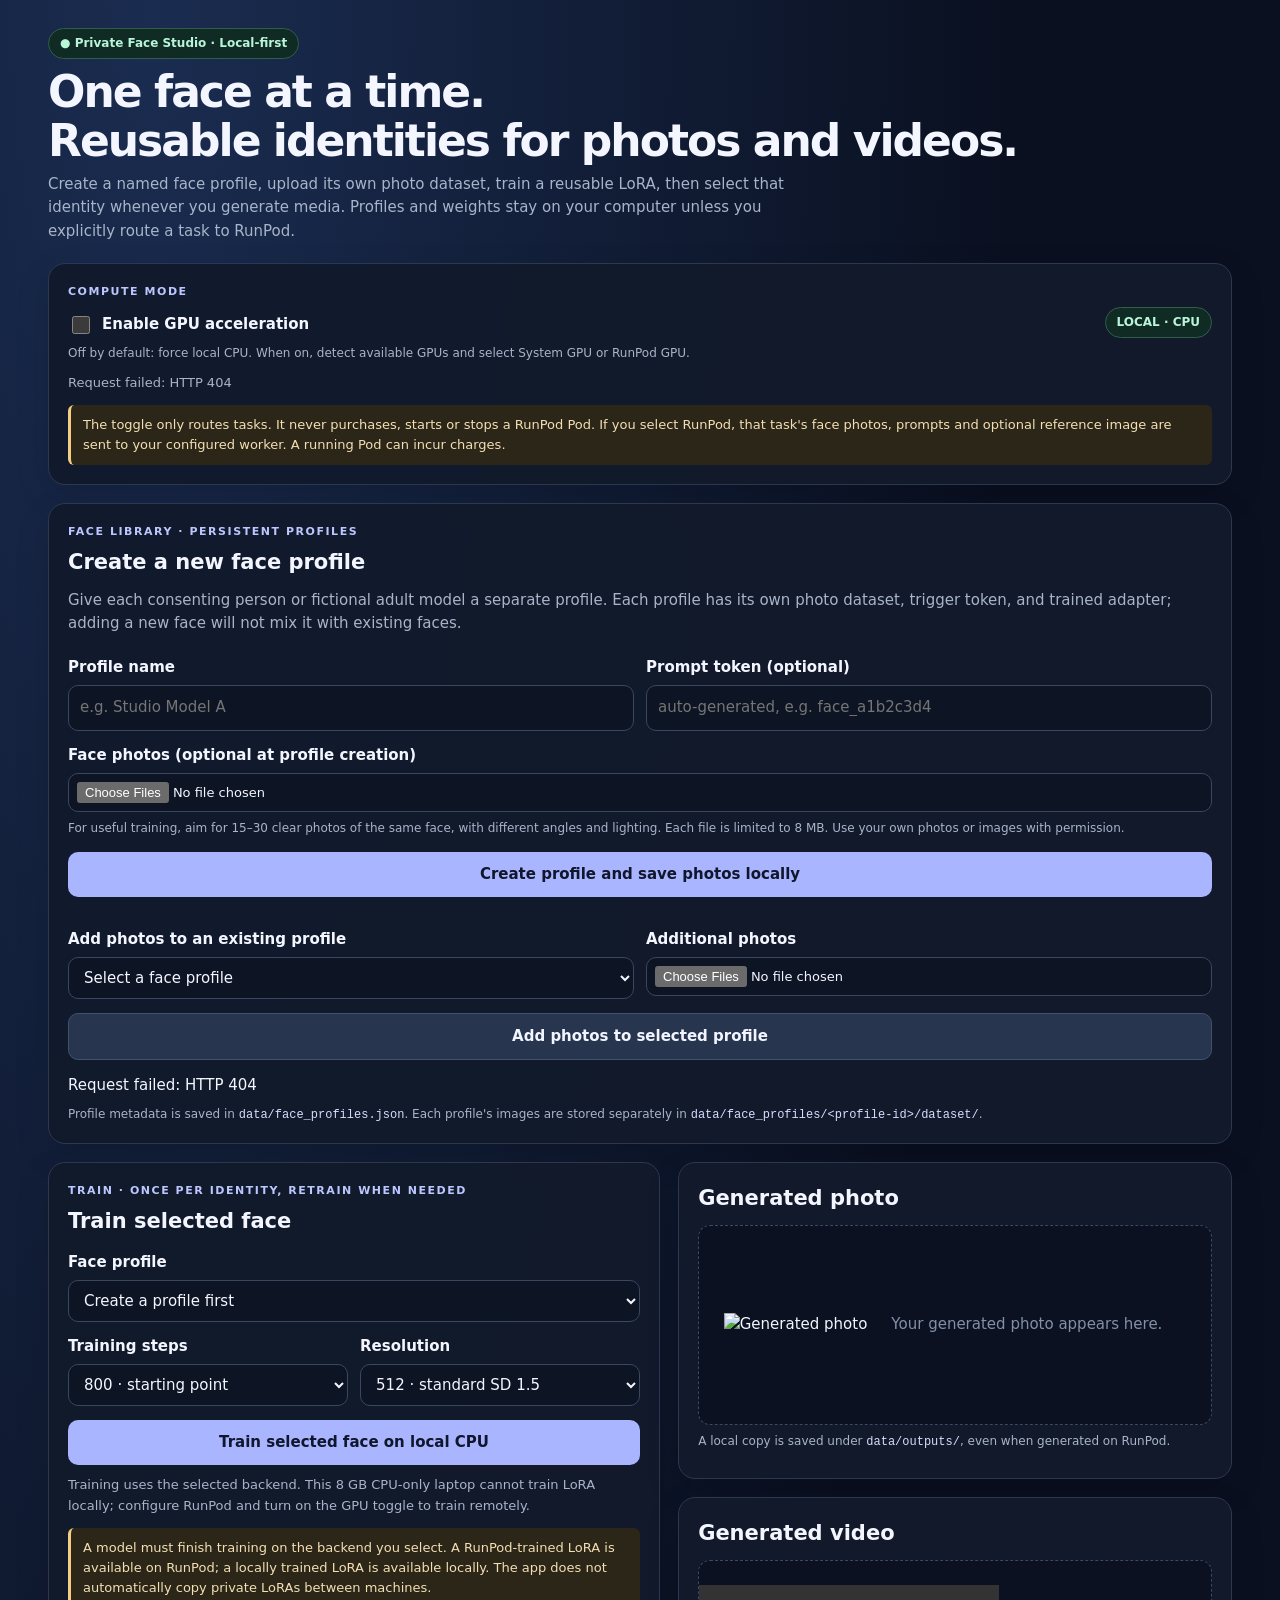
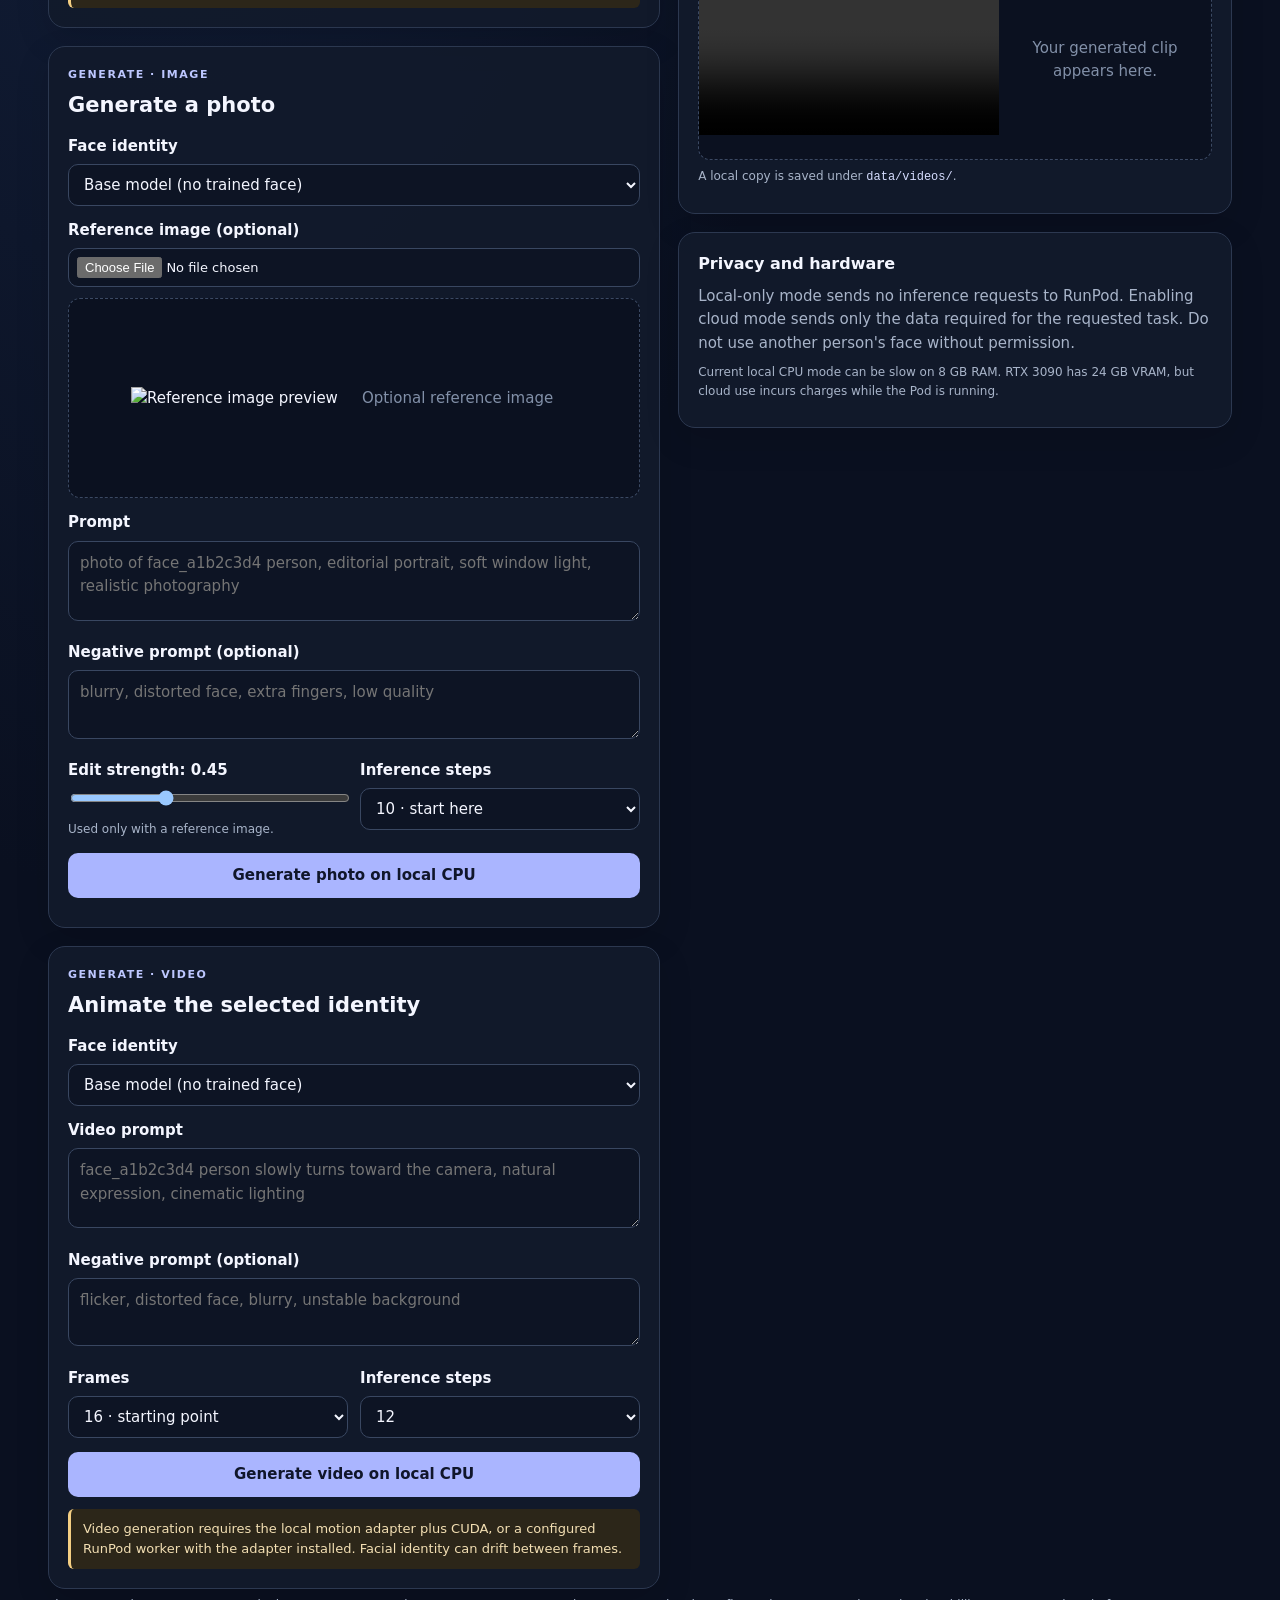
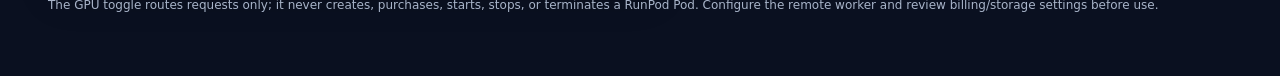
==== commit ad555dd5: "Add dynamic system-versus-cloud GPU selector" ====
--- a/templates/index.html
+++ b/templates/index.html
@@ -38,13 +38,20 @@
   <div class="gpurow">
     <div>
       <div class="eyebrow gpuhead">Compute mode</div>
-      <label class="switchline" for="useRunpod"><input id="useRunpod" type="checkbox"> Use RunPod GPU (RTX 3090)</label>
-      <div class="tiny">Off by default: use this computer. Turn on to route training/generation to your configured GPU worker.</div>
+      <label class="switchline" for="useRunpod"><input id="useRunpod" type="checkbox"> Enable GPU acceleration</label>
+      <div class="tiny">Off by default: force local CPU. When on, detect available GPUs and select System GPU or RunPod GPU.</div>
     </div>
     <div class="pill" id="gpuModePill">LOCAL · CPU</div>
   </div>
-  <div id="gpuStatus" class="status" role="status" aria-live="polite">RunPod is optional and not connected. No Pod will be created or purchased by this toggle.</div>
-  <div class="note">Turning this on sends the selected face photos during training, and prompts/reference images during generation, to your configured RunPod worker. It does not start or stop a Pod; a running Pod can incur charges. Set the worker URL and shared secret in your local <code>.env</code> first.</div>
+  <div id="computeBackendWrap" hidden>
+    <label for="computeBackend">Use available compute device</label>
+    <select id="computeBackend">
+      <option value="cpu">Local CPU (fallback)</option>
+    </select>
+    <div class="tiny">On toggle enable: prefer a supported local CUDA GPU, otherwise choose a reachable RunPod GPU. You can switch to any other detected option here.</div>
+  </div>
+  <div id="gpuStatus" class="status" role="status" aria-live="polite">GPU acceleration is off. Requests run on the local CPU; no cloud request is made.</div>
+  <div class="note">The toggle only routes tasks. It never purchases, starts or stops a RunPod Pod. If you select RunPod, that task's face photos, prompts and optional reference image are sent to your configured worker. A running Pod can incur charges.</div>
 </section>
 
 <section class="panel section">
@@ -156,8 +163,11 @@
 </main>
 <script>
 const useRunpod=document.getElementById('useRunpod');
+const computeBackendWrap=document.getElementById('computeBackendWrap');
+const computeBackend=document.getElementById('computeBackend');
 const gpuStatus=document.getElementById('gpuStatus');
 const gpuModePill=document.getElementById('gpuModePill');
+let computeAvailability=null;
 const createProfileForm=document.getElementById('createProfileForm');
 const createProfileButton=document.getElementById('createProfileButton');
 const createProfileStatus=document.getElementById('createProfileStatus');
@@ -188,7 +198,12 @@
 let profiles=[];
 
 function sleep(ms){return new Promise(resolve=>setTimeout(resolve,ms));}
-function addUseRunpod(formData){formData.set('use_runpod',useRunpod.checked?'true':'false');return formData;}
+function addUseRunpod(formData){
+  formData.set('use_gpu',useRunpod.checked?'true':'false');
+  formData.set('compute_backend',useRunpod.checked?(computeBackend.value||'auto'):'cpu');
+  formData.delete('use_runpod');
+  return formData;
+}
 async function readJson(response){
   let data={};try{data=await response.json();}catch(_){}
   if(!response.ok)throw new Error(data.error||data.message||('Request failed: HTTP '+response.status));
@@ -242,25 +257,76 @@
   const data=await readJson(await fetch('/api/face-profiles'));
   profiles=data.profiles||[];renderProfiles();return profiles;
 }
+function backendLabel(key, options){
+  if(key==='cpu')return 'Local CPU (fallback)';
+  if(key==='local_gpu')return 'System GPU · '+(options.local_gpu.name||'CUDA GPU')+(options.local_gpu.vram_gb?' · '+options.local_gpu.vram_gb+' GB VRAM':'');
+  if(key==='runpod')return 'Cloud GPU · '+(options.cloud_gpu.name||'RunPod GPU')+(options.cloud_gpu.vram_gb?' · '+options.cloud_gpu.vram_gb+' GB VRAM':'');
+  return key;
+}
+function renderComputeOptions(options){
+  computeAvailability=options;
+  const previous=computeBackend.value;
+  computeBackend.replaceChildren();
+  (options.available_backends||['cpu']).forEach(key=>{
+    const option=document.createElement('option');option.value=key;option.textContent=backendLabel(key,options);computeBackend.appendChild(option);
+  });
+  const fallback=options.available_backends&&options.available_backends.includes(previous)?previous:options.auto_backend||'cpu';
+  computeBackend.value=fallback;
+  applyComputeStatus();
+}
+function applyComputeStatus(){
+  const selected=useRunpod.checked?(computeBackend.value||'cpu'):'cpu';
+  if(!useRunpod.checked){
+    gpuModePill.textContent='LOCAL · CPU';
+    gpuStatus.textContent='GPU acceleration is off. Requests use the local CPU; no cloud request is made.';
+    return;
+  }
+  const labels={cpu:'CPU FALLBACK',local_gpu:'SYSTEM GPU',runpod:'CLOUD GPU'};
+  gpuModePill.textContent=labels[selected]||'GPU ENABLED';
+  if(selected==='local_gpu'){
+    gpuStatus.textContent='Using detected local GPU: '+(computeAvailability?.local_gpu?.name||'CUDA GPU')+'. This avoids cloud compute charges.';
+  }else if(selected==='runpod'){
+    gpuStatus.textContent='Using connected RunPod GPU: '+(computeAvailability?.cloud_gpu?.name||'RunPod GPU')+'. This task will be sent to your configured cloud worker.';
+  }else{
+    gpuStatus.textContent='No supported GPU was selected; using local CPU. '+((computeAvailability?.cloud_error)||'You can choose a GPU if one is available.');
+  }
+  if(computeAvailability?.cloud_error && selected!=='runpod'){
+    gpuStatus.textContent+=' RunPod unavailable: '+computeAvailability.cloud_error;
+  }else if(useRunpod.checked && selected==='cpu' && !computeAvailability?.cloud_gpu?.available && !computeAvailability?.local_gpu?.available){
+    gpuStatus.textContent+=' No CUDA GPU was detected locally or remotely. Configure a running RunPod worker or continue on CPU.';
+  }
+}
 async function probeRunpod(){
-  if(!useRunpod.checked){gpuModePill.textContent='LOCAL · CPU';gpuStatus.textContent='RunPod is off. Generation uses this computer; no cloud request is made.';return;}
-  gpuModePill.textContent='RUNPOD · CHECKING';
-  gpuStatus.textContent='Checking the configured RunPod GPU worker…';
-  try{
-    const response=await fetch('/api/gpu-status?probe=1');const data=await response.json();
-    if(!response.ok)throw new Error(data.message||'RunPod worker is not reachable.');
-    const w=data.worker||{};gpuModePill.textContent='RUNPOD · '+(w.gpu_name||'CONNECTED');
-    gpuStatus.textContent='Connected: '+(w.gpu_name||'GPU worker')+(w.vram_gb?' · '+w.vram_gb+' GB VRAM':'')+'. Only requests submitted while the toggle is on will use this worker.';
+  computeBackendWrap.hidden=!useRunpod.checked;
+  if(!useRunpod.checked){
+    computeAvailability=null;
+    renderComputeOptions({available_backends:['cpu'],auto_backend:'cpu',local_gpu:{},cloud_gpu:{},cloud_error:null});
+    return;
+  }
+  gpuModePill.textContent='CHECKING GPUS…';
+  gpuStatus.textContent='Checking local CUDA support and testing the configured RunPod worker…';
+  computeBackend.disabled=true;
+  try{
+    const response=await fetch('/api/gpu-status?probe=1');
+    const data=await response.json();
+    if(!response.ok)throw new Error(data.message||'Could not inspect available GPUs.');
+    renderComputeOptions(data);
   }catch(error){
-    gpuModePill.textContent='RUNPOD · NOT READY';gpuStatus.textContent=error.message||'Could not connect to RunPod.';
-  }
-}
-useRunpod.addEventListener('change',()=>{updateButtonLabels();probeRunpod();});
+    renderComputeOptions({available_backends:['cpu'],auto_backend:'cpu',local_gpu:{available:false},cloud_gpu:{available:false},cloud_error:error.message});
+  }finally{
+    computeBackend.disabled=false;
+    updateButtonLabels();
+  }
+}
+useRunpod.addEventListener('change',()=>{computeBackendWrap.hidden=!useRunpod.checked;updateButtonLabels();probeRunpod();});
+computeBackend.addEventListener('change',()=>{applyComputeStatus();updateButtonLabels();});
 function updateButtonLabels(){
-  const mode=useRunpod.checked?'RunPod GPU':'locally';
-  generateButton.textContent='Generate photo '+(useRunpod.checked?'on RunPod GPU':'locally');
-  videoButton.textContent='Generate video '+(useRunpod.checked?'on RunPod GPU':'locally');
-  trainButton.textContent='Train selected face '+(useRunpod.checked?'on RunPod GPU':'locally');
+  const selected=useRunpod.checked?(computeBackend.value||'cpu'):'cpu';
+  const labels={cpu:'local CPU',local_gpu:'System GPU',runpod:'RunPod GPU'};
+  const mode=labels[selected]||'local CPU';
+  generateButton.textContent='Generate photo on '+mode;
+  videoButton.textContent='Generate video on '+mode;
+  trainButton.textContent='Train selected face on '+mode;
 }
 strength.addEventListener('input',()=>document.getElementById('strengthValue').textContent=Number(strength.value).toFixed(2));
 referenceImage.addEventListener('change',()=>{
@@ -354,8 +420,10 @@
 async function loadStatus(){
   try{
     const response=await fetch('/health');const data=await readJson(response);
-    gpuStatus.textContent='RunPod is off by default. '+(data.runpod_configured?'A worker URL and token are configured. Toggle on to test it.':'No worker URL/token configured yet. The local app remains usable.');
+    const gpu=data.local_gpu||{};
+    gpuStatus.textContent='GPU acceleration is off by default. '+(gpu.available?'System GPU detected: '+gpu.name+'.':'No local CUDA GPU is available to this PyTorch installation. ')+(data.runpod_configured?'RunPod is configured; toggle on to check cloud GPU availability.':'RunPod is not configured; you can still generate on local CPU.');
   }catch(error){gpuStatus.textContent=error.message;}
+  computeBackendWrap.hidden=!useRunpod.checked;
   await refreshProfiles().catch(error=>{profileList.textContent=error.message;});
 }
 updateButtonLabels();loadStatus();
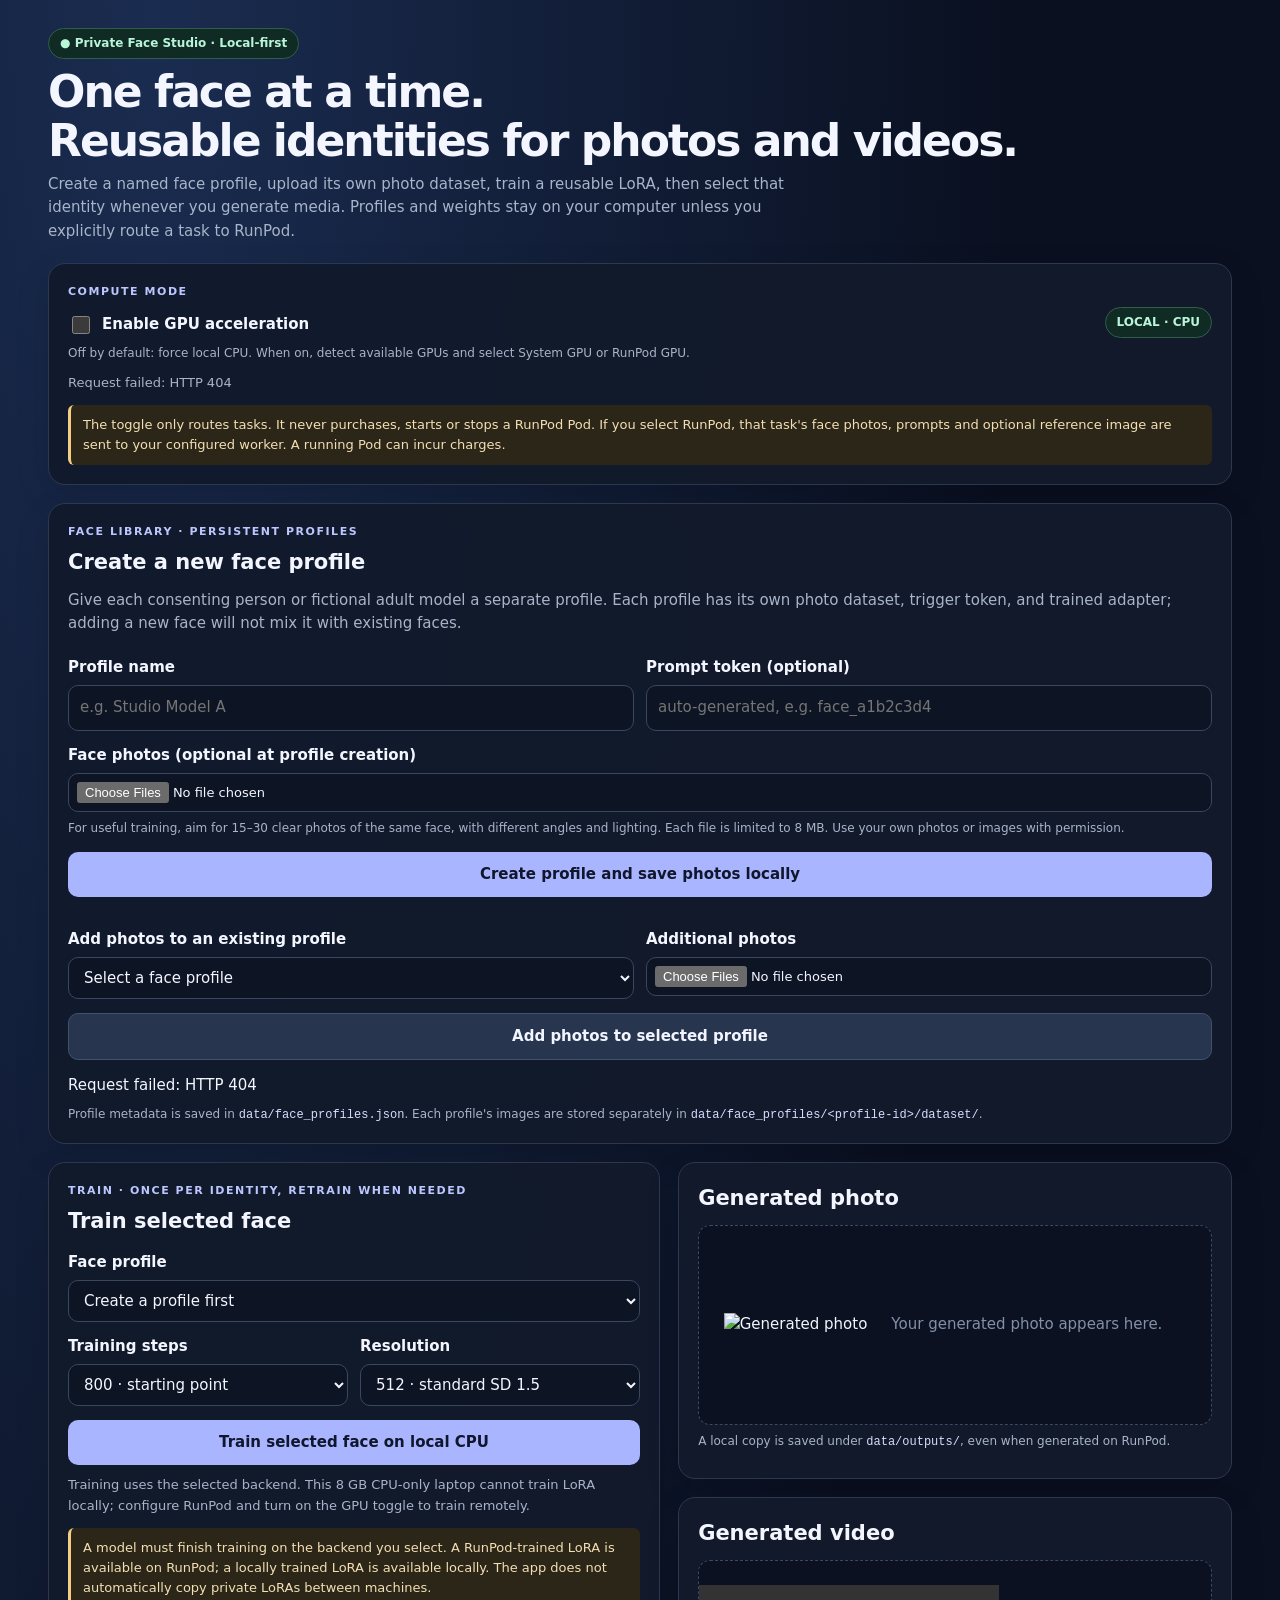
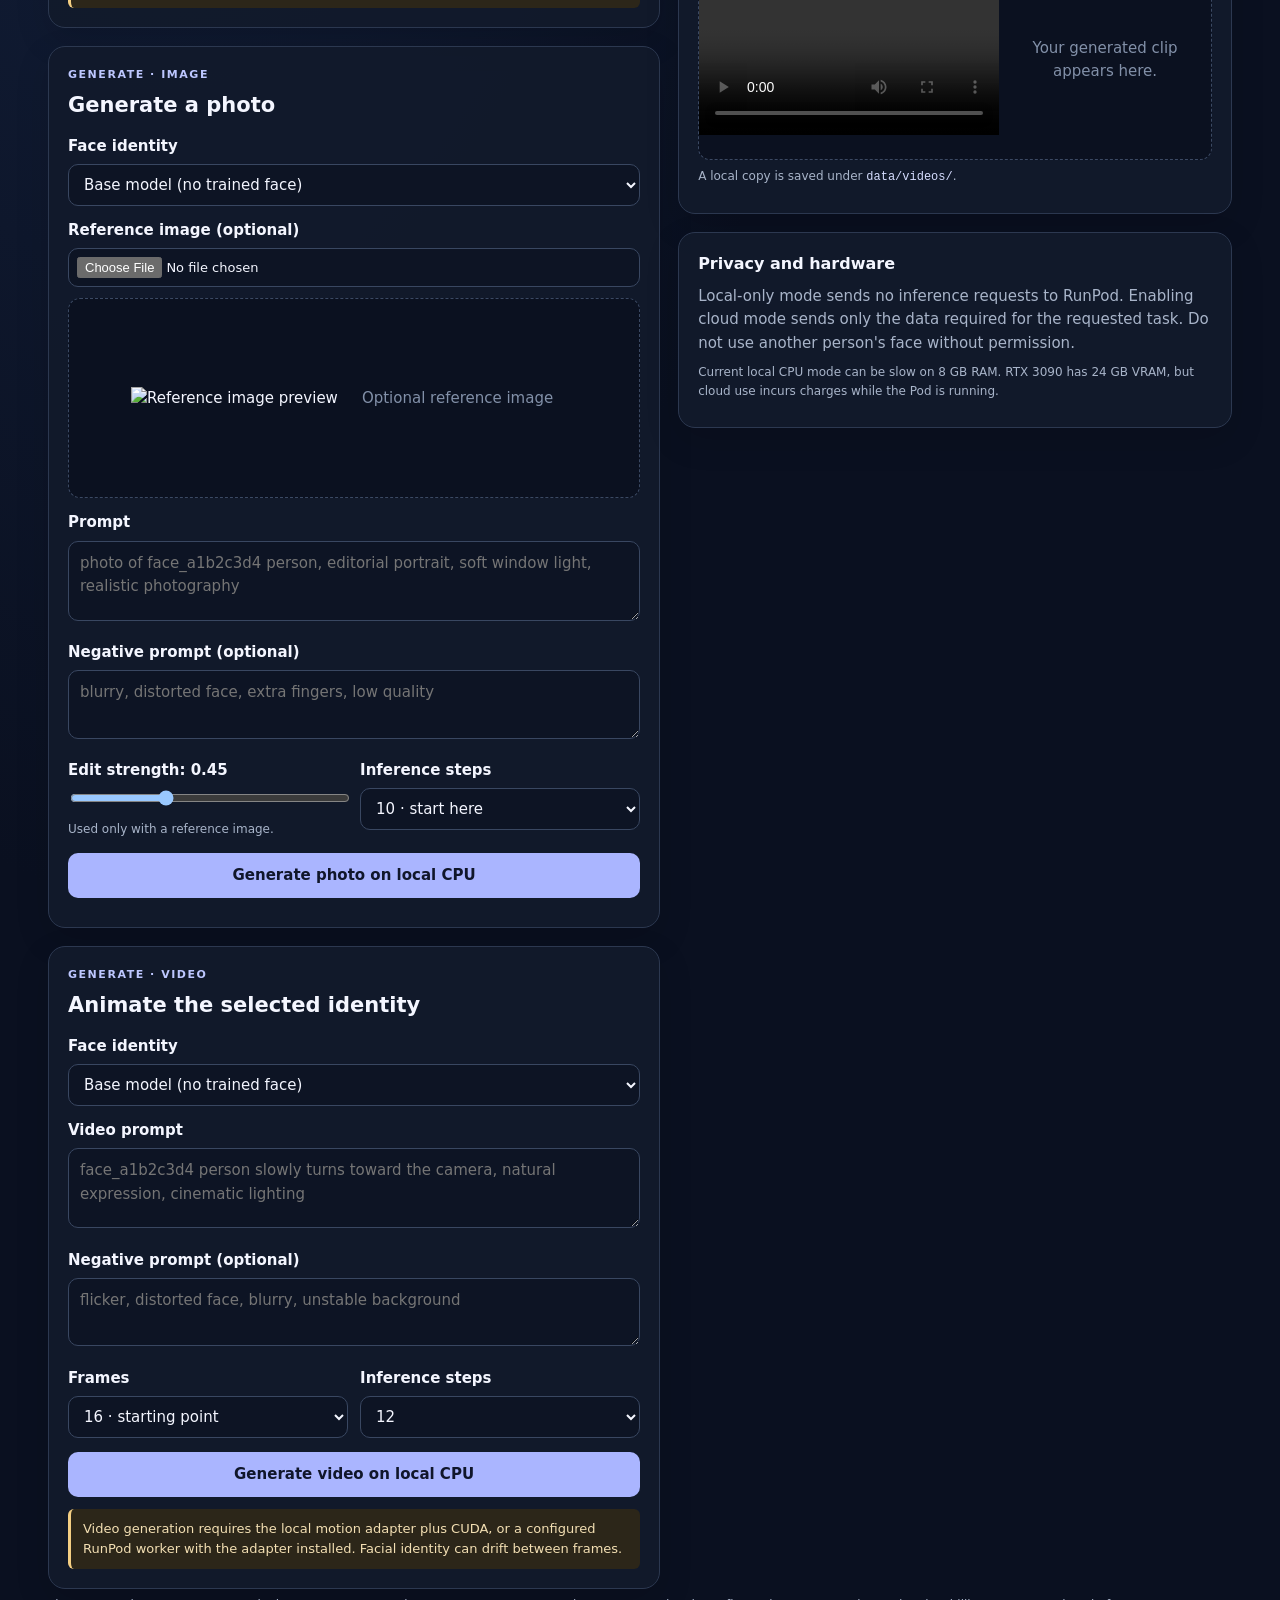
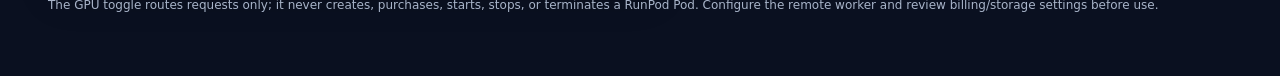
==== commit d7bb5892: "Increase dashboard image negative prompt input limit to 1000" ====
--- a/templates/index.html
+++ b/templates/index.html
@@ -111,7 +111,7 @@
         <label for="referenceImage">Reference image (optional)</label><input id="referenceImage" name="image" type="file" accept="image/png,image/jpeg,image/webp">
         <div class="preview" style="margin-top:11px"><img id="sourcePreview" alt="Reference image preview" hidden><div id="sourcePlaceholder" class="placeholder">Optional reference image</div></div>
         <label for="prompt">Prompt</label><textarea id="prompt" name="prompt" maxlength="1200" required placeholder="photo of face_a1b2c3d4 person, editorial portrait, soft window light, realistic photography"></textarea>
-        <label for="negativePrompt">Negative prompt (optional)</label><textarea id="negativePrompt" name="negative_prompt" maxlength="600" style="min-height:58px" placeholder="blurry, distorted face, extra fingers, low quality"></textarea>
+        <label for="negativePrompt">Negative prompt (optional)</label><textarea id="negativePrompt" name="negative_prompt" maxlength="1000" style="min-height:58px" placeholder="blurry, distorted face, extra fingers, low quality"></textarea>
         <div class="twocol">
           <div><label for="strength">Edit strength: <span id="strengthValue">0.45</span></label><input id="strength" name="strength" type="range" min="0.20" max="0.95" step="0.05" value="0.45" style="width:100%"><div class="tiny">Used only with a reference image.</div></div>
           <div><label for="steps">Inference steps</label><select id="steps" name="steps"><option value="5">5 · quick test</option><option value="10" selected>10 · start here</option><option value="15">15</option><option value="20">20</option><option value="25">25 · slower</option></select></div>
@@ -318,7 +318,13 @@
     updateButtonLabels();
   }
 }
-useRunpod.addEventListener('change',()=>{computeBackendWrap.hidden=!useRunpod.checked;updateButtonLabels();probeRunpod();});
+useRunpod.addEventListener('change',()=>{
+  computeBackendWrap.hidden=!useRunpod.checked;
+  // Force auto-selection on each enable: local CUDA first, then connected RunPod, then CPU.
+  if(useRunpod.checked)computeBackend.value='auto';
+  else computeBackend.value='cpu';
+  updateButtonLabels();probeRunpod();
+});
 computeBackend.addEventListener('change',()=>{applyComputeStatus();updateButtonLabels();});
 function updateButtonLabels(){
   const selected=useRunpod.checked?(computeBackend.value||'cpu'):'cpu';
